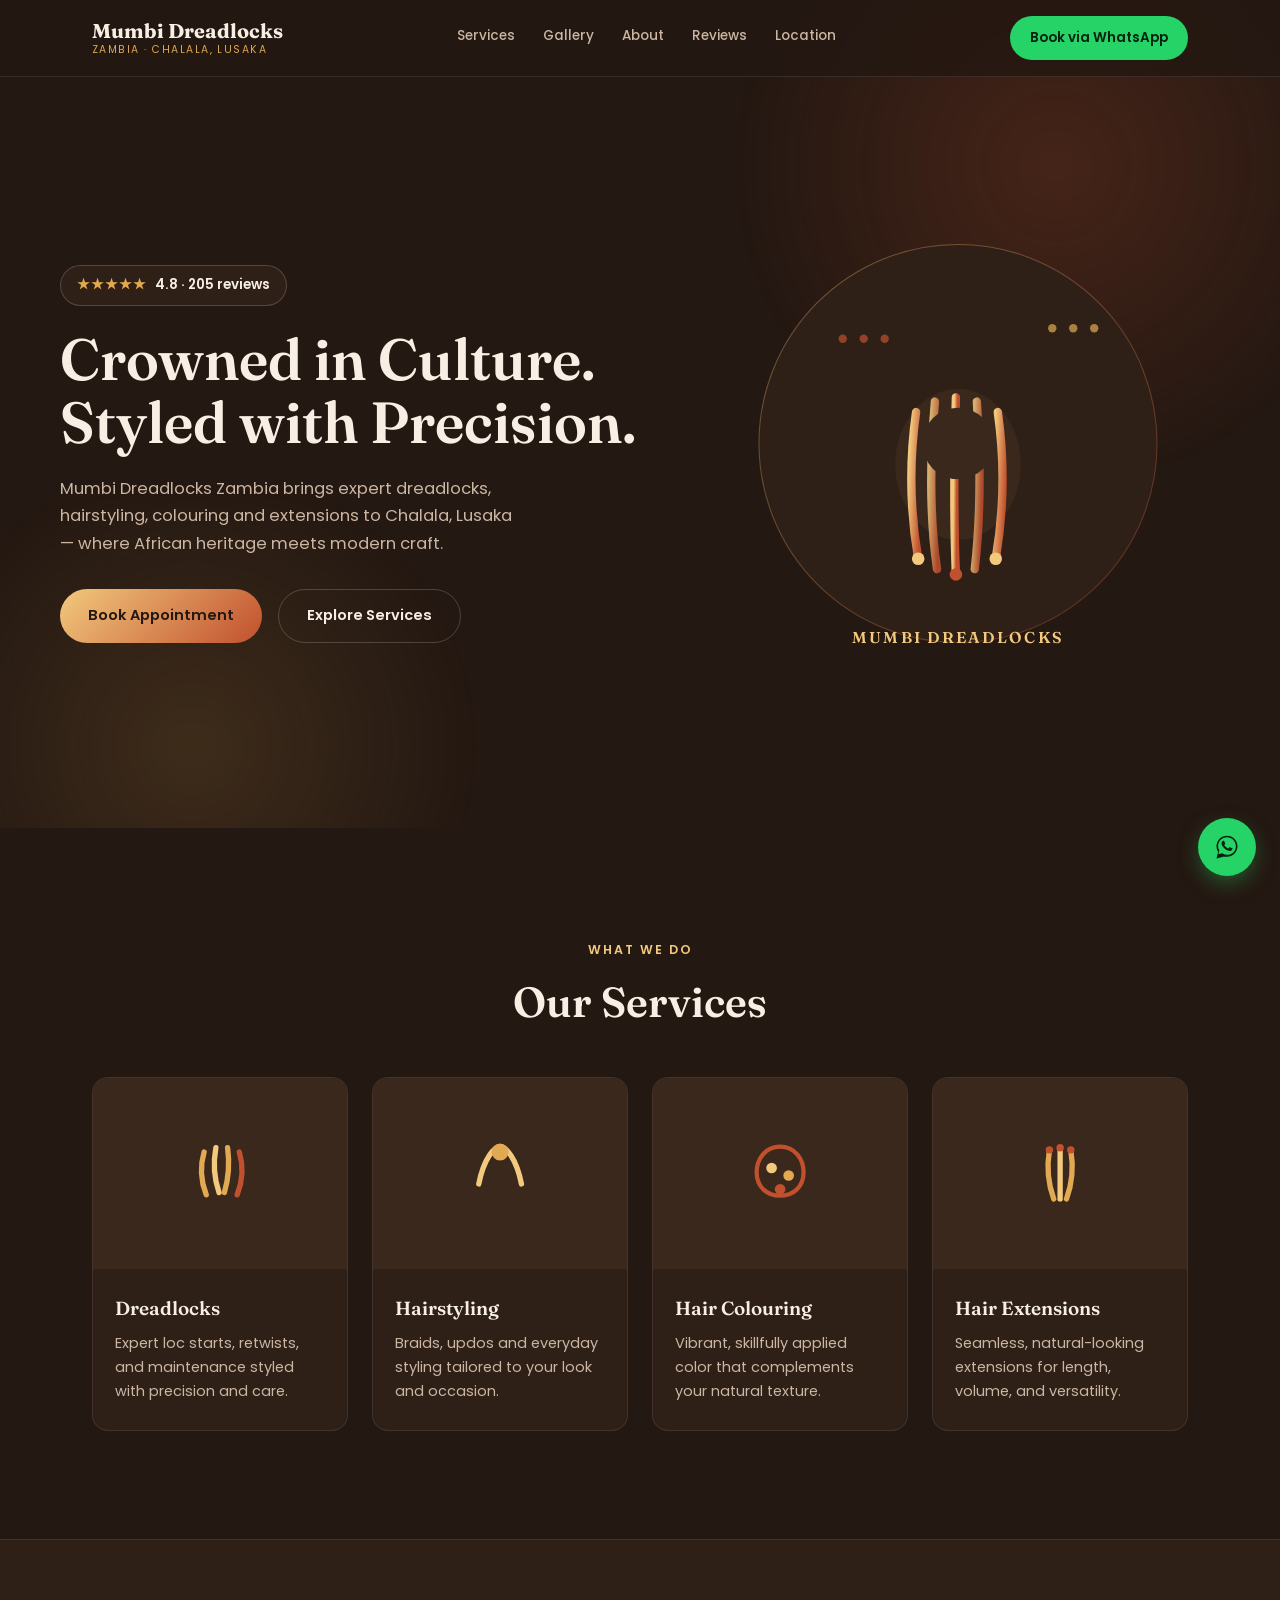
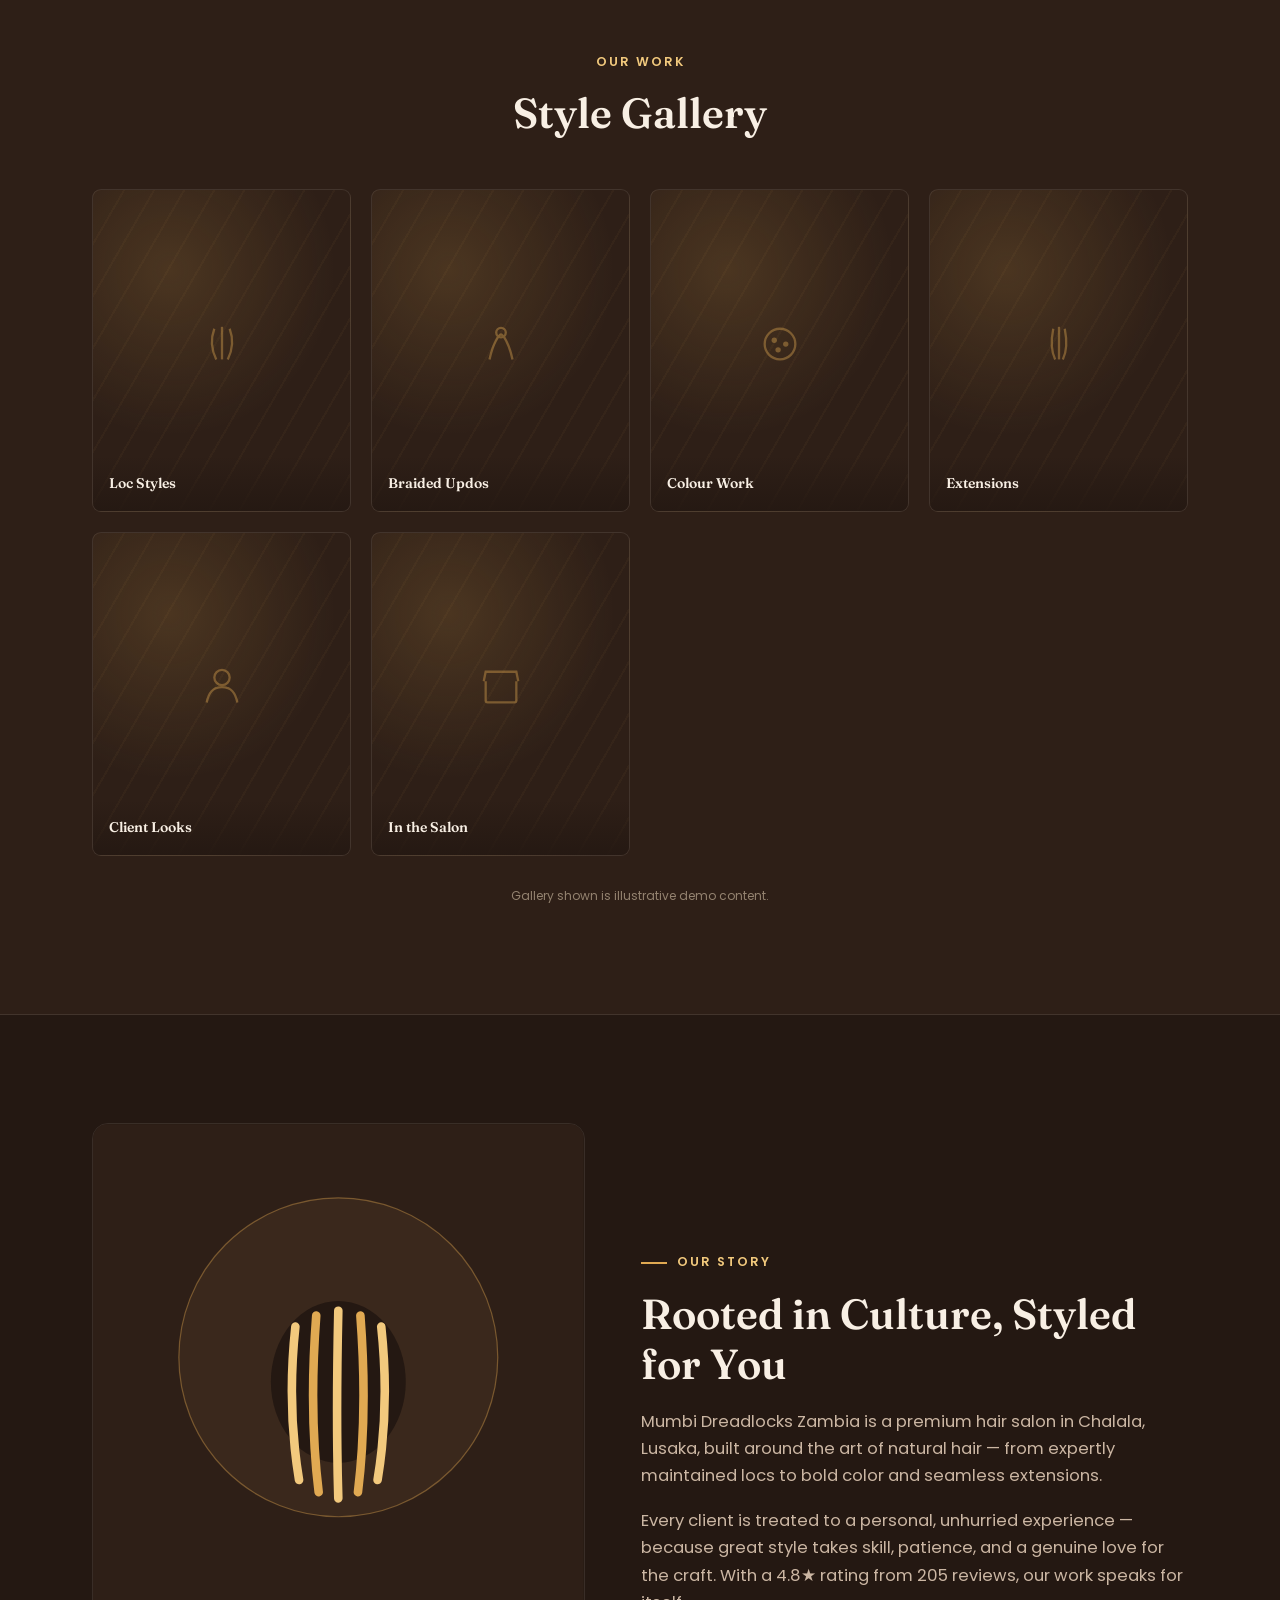
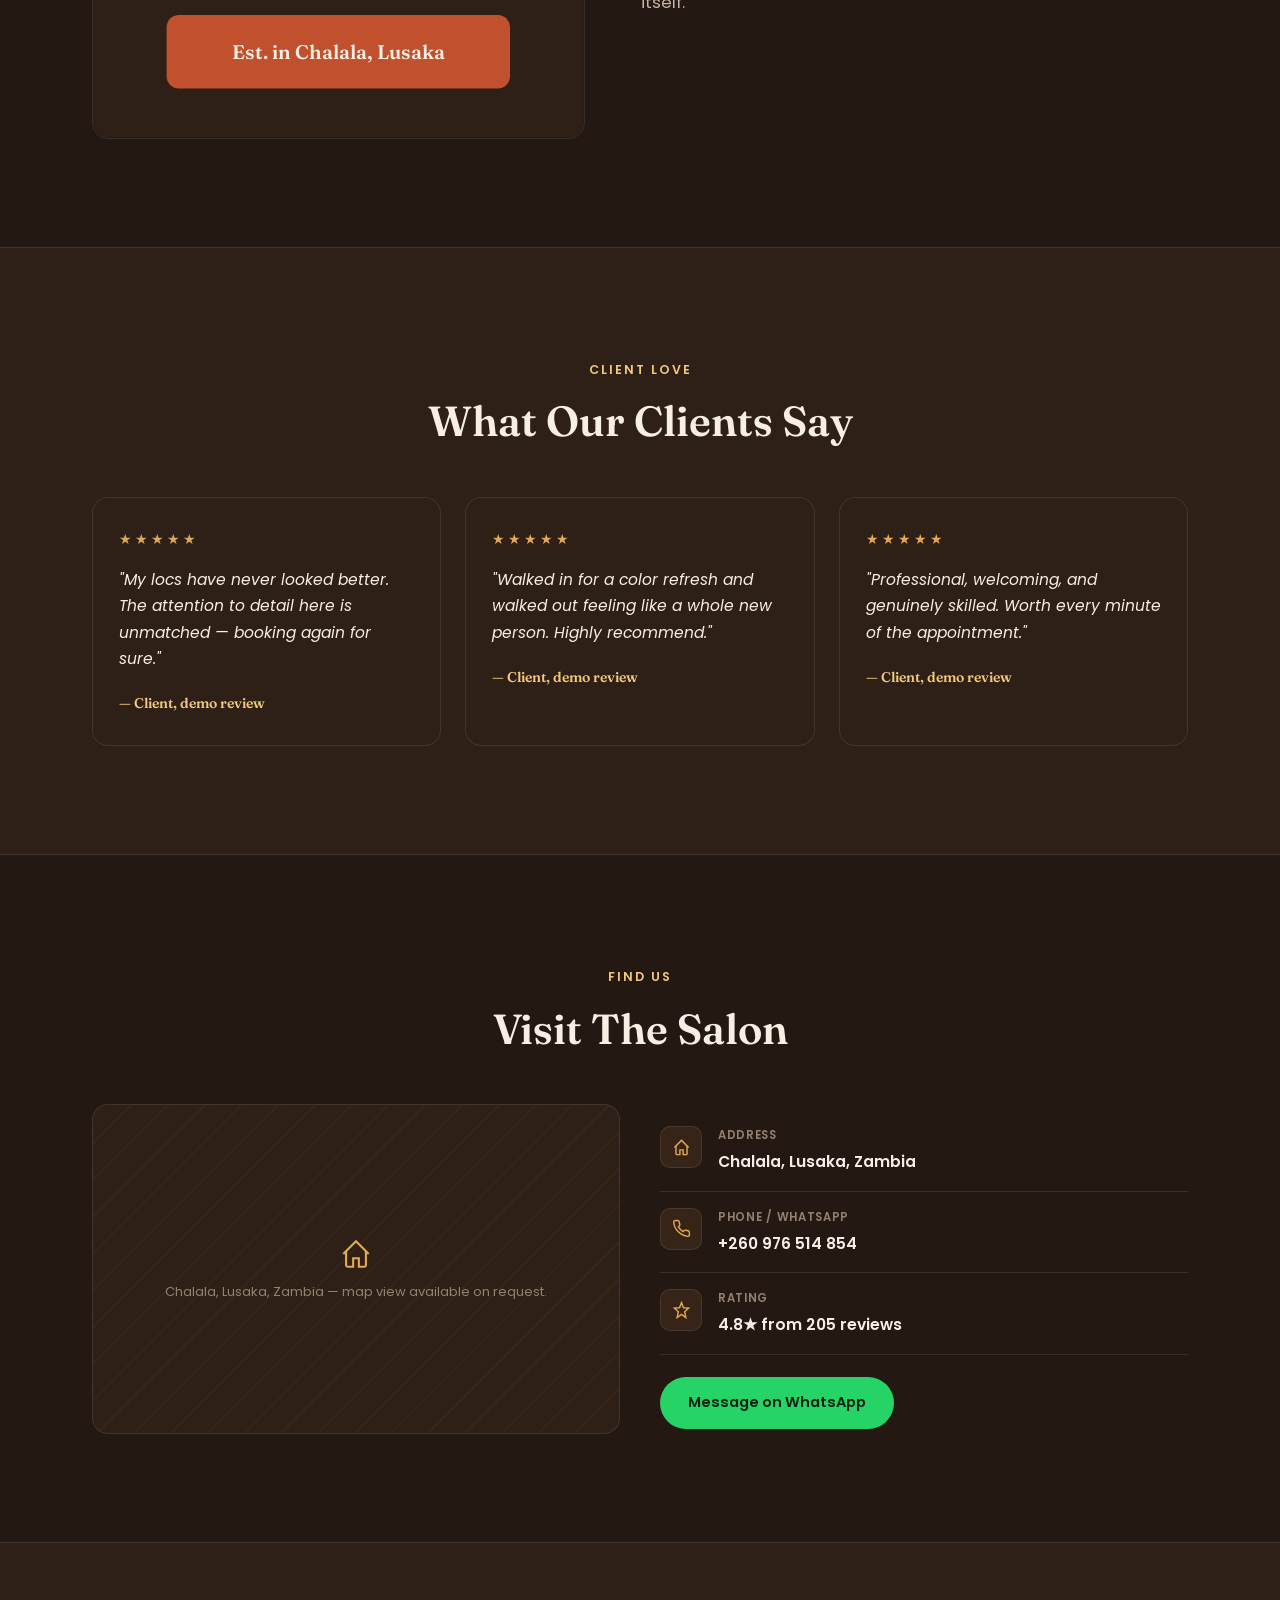
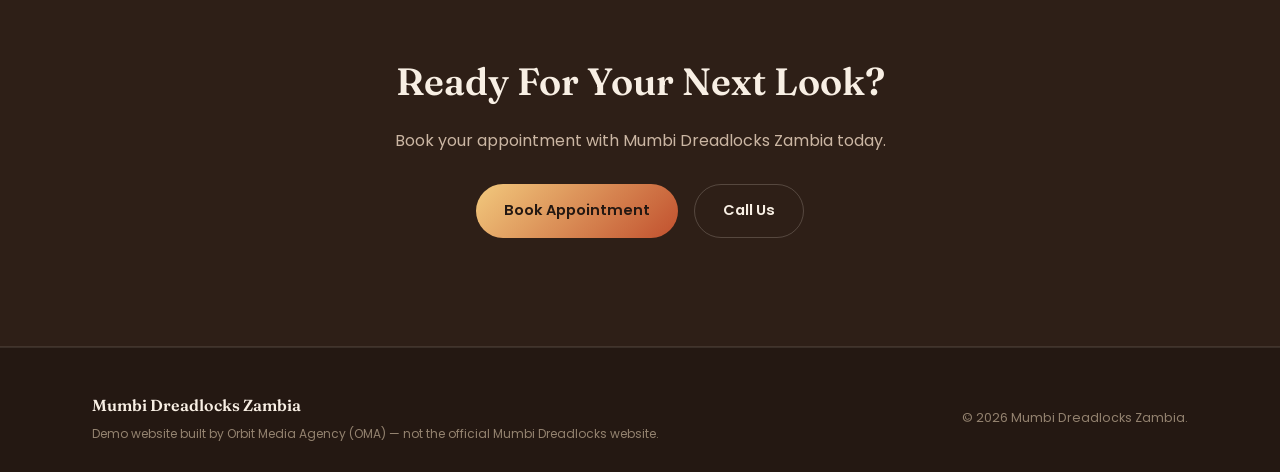
==== index.html @ 64e0caeb "Add files via upload" ====
<!DOCTYPE html>
<html lang="en">
<head>
<meta charset="UTF-8">
<meta name="viewport" content="width=device-width, initial-scale=1.0">
<title>Mumbi Dreadlocks Zambia | Premium Hair Salon in Chalala, Lusaka</title>
<meta name="description" content="Mumbi Dreadlocks Zambia — premium dreadlocks, hairstyling, colouring & extensions in Chalala, Lusaka. 4.8★ from 205 reviews. Book via WhatsApp today.">

<link rel="preconnect" href="https://fonts.googleapis.com">
<link rel="preconnect" href="https://fonts.gstatic.com" crossorigin>
<link href="https://fonts.googleapis.com/css2?family=Fraunces:ital,wght@0,500;0,600;0,700;1,500&family=Poppins:wght@400;500;600;700&display=swap" rel="stylesheet">
<link rel="stylesheet" href="style.css">
</head>
<body>

<header class="nav" id="nav">
  <div class="nav-inner">
    <a href="#top" class="brand">
      <strong>Mumbi Dreadlocks</strong>
      <span>Zambia · Chalala, Lusaka</span>
    </a>
    <nav class="nav-links" id="nav-links">
      <a href="#services" class="nav-link">Services</a>
      <a href="#gallery" class="nav-link">Gallery</a>
      <a href="#about" class="nav-link">About</a>
      <a href="#testimonials" class="nav-link">Reviews</a>
      <a href="#location" class="nav-link">Location</a>
    </nav>
    <a href="https://wa.me/260976514854" target="_blank" rel="noopener" class="btn btn-whatsapp nav-cta">Book via WhatsApp</a>
    <button class="nav-toggle" id="nav-toggle" aria-label="Toggle menu" aria-expanded="false">
      <span></span><span></span><span></span>
    </button>
  </div>
</header>

<main id="top">

  <!-- ================= HERO ================= -->
  <section class="hero">
    <div class="hero-glow-1" aria-hidden="true"></div>
    <div class="hero-glow-2" aria-hidden="true"></div>

    <div class="hero-grid">
      <div class="hero-copy reveal">
        <div class="rating-badge">
          <span class="stars">★★★★★</span>
          <span>4.8 · 205 reviews</span>
        </div>
        <h1 class="hero-title">Crowned in Culture. Styled with Precision.</h1>
        <p class="hero-desc">Mumbi Dreadlocks Zambia brings expert dreadlocks, hairstyling, colouring and extensions to Chalala, Lusaka — where African heritage meets modern craft.</p>
        <div class="hero-actions">
          <a href="https://wa.me/260976514854" target="_blank" rel="noopener" class="btn btn-primary">Book Appointment</a>
          <a href="#services" class="btn btn-ghost">Explore Services</a>
        </div>
      </div>

      <div class="hero-visual reveal">
        <svg viewBox="0 0 420 460" class="hero-illustration">
          <defs>
            <linearGradient id="goldGrad" x1="0" y1="0" x2="1" y2="1">
              <stop offset="0%" stop-color="#F2C97D"/>
              <stop offset="100%" stop-color="#C1502E"/>
            </linearGradient>
          </defs>
          <circle cx="210" cy="220" r="190" fill="#2E1F17"/>
          <circle cx="210" cy="220" r="190" fill="none" stroke="url(#goldGrad)" stroke-width="1" opacity="0.35"/>
          <!-- stylized head silhouette with locs -->
          <ellipse cx="210" cy="240" rx="60" ry="72" fill="#3A281C"/>
          <path d="M170 190 Q160 260 172 330" stroke="url(#goldGrad)" stroke-width="8" fill="none" stroke-linecap="round"/>
          <path d="M188 180 Q180 270 190 340" stroke="url(#goldGrad)" stroke-width="8" fill="none" stroke-linecap="round" opacity="0.85"/>
          <path d="M208 176 Q205 275 208 345" stroke="url(#goldGrad)" stroke-width="8" fill="none" stroke-linecap="round"/>
          <path d="M228 180 Q234 270 226 340" stroke="url(#goldGrad)" stroke-width="8" fill="none" stroke-linecap="round" opacity="0.85"/>
          <path d="M248 190 Q258 260 246 330" stroke="url(#goldGrad)" stroke-width="8" fill="none" stroke-linecap="round"/>
          <circle cx="210" cy="220" r="34" fill="#3A281C"/>
          <!-- gold beads accent -->
          <circle cx="172" cy="330" r="6" fill="#F2C97D"/>
          <circle cx="208" cy="345" r="6" fill="#C1502E"/>
          <circle cx="246" cy="330" r="6" fill="#F2C97D"/>
          <!-- decorative pattern strip -->
          <g fill="#C1502E" opacity="0.7">
            <circle cx="100" cy="120" r="4"/><circle cx="120" cy="120" r="4"/><circle cx="140" cy="120" r="4"/>
          </g>
          <g fill="#E0A952" opacity="0.7">
            <circle cx="300" cy="110" r="4"/><circle cx="320" cy="110" r="4"/><circle cx="340" cy="110" r="4"/>
          </g>
          <text x="210" y="410" text-anchor="middle" font-family="Fraunces" font-weight="600" font-size="15" fill="#F2C97D" letter-spacing="2">MUMBI DREADLOCKS</text>
        </svg>
      </div>
    </div>
  </section>

  <!-- ================= SERVICES ================= -->
  <section class="section" id="services">
    <div class="section-inner">
      <div class="section-head center reveal">
        <p class="eyebrow">What We Do</p>
        <h2 class="section-title">Our Services</h2>
      </div>
      <div class="card-grid">

        <article class="service-card reveal">
          <div class="service-visual">
            <svg viewBox="0 0 100 100"><circle cx="50" cy="50" r="46" fill="#3A281C"/><path d="M35 30q-6 20 2 40" stroke="#E0A952" stroke-width="5" fill="none" stroke-linecap="round"/><path d="M46 26q-4 22 3 42" stroke="#F2C97D" stroke-width="5" fill="none" stroke-linecap="round"/><path d="M57 26q3 22 -3 42" stroke="#E0A952" stroke-width="5" fill="none" stroke-linecap="round"/><path d="M68 30q6 20 -2 40" stroke="#C1502E" stroke-width="5" fill="none" stroke-linecap="round"/></svg>
          </div>
          <div class="service-body">
            <h3 class="service-name">Dreadlocks</h3>
            <p class="service-desc">Expert loc starts, retwists, and maintenance styled with precision and care.</p>
          </div>
        </article>

        <article class="service-card reveal">
          <div class="service-visual">
            <svg viewBox="0 0 100 100"><circle cx="50" cy="50" r="46" fill="#3A281C"/><path d="M30 60c5-25 15-35 20-35s15 10 20 35" stroke="#F2C97D" stroke-width="5" fill="none" stroke-linecap="round"/><circle cx="50" cy="30" r="8" fill="#E0A952"/></svg>
          </div>
          <div class="service-body">
            <h3 class="service-name">Hairstyling</h3>
            <p class="service-desc">Braids, updos and everyday styling tailored to your look and occasion.</p>
          </div>
        </article>

        <article class="service-card reveal">
          <div class="service-visual">
            <svg viewBox="0 0 100 100"><circle cx="50" cy="50" r="46" fill="#3A281C"/><path d="M50 25c-14 0-22 12-22 24 0 14 10 22 22 22s22-8 22-22c0-12-8-24-22-24z" fill="none" stroke="#C1502E" stroke-width="4"/><circle cx="42" cy="45" r="5" fill="#F2C97D"/><circle cx="58" cy="52" r="5" fill="#E0A952"/><circle cx="50" cy="65" r="5" fill="#C1502E"/></svg>
          </div>
          <div class="service-body">
            <h3 class="service-name">Hair Colouring</h3>
            <p class="service-desc">Vibrant, skillfully applied color that complements your natural texture.</p>
          </div>
        </article>

        <article class="service-card reveal">
          <div class="service-visual">
            <svg viewBox="0 0 100 100"><circle cx="50" cy="50" r="46" fill="#3A281C"/><path d="M40 28q-4 24 4 46" stroke="#E0A952" stroke-width="5" fill="none" stroke-linecap="round"/><path d="M50 26q0 26 0 48" stroke="#F2C97D" stroke-width="5" fill="none" stroke-linecap="round"/><path d="M60 28q4 24 -4 46" stroke="#E0A952" stroke-width="5" fill="none" stroke-linecap="round"/><circle cx="40" cy="28" r="3.5" fill="#C1502E"/><circle cx="50" cy="26" r="3.5" fill="#C1502E"/><circle cx="60" cy="28" r="3.5" fill="#C1502E"/></svg>
          </div>
          <div class="service-body">
            <h3 class="service-name">Hair Extensions</h3>
            <p class="service-desc">Seamless, natural-looking extensions for length, volume, and versatility.</p>
          </div>
        </article>

      </div>
    </div>
  </section>

  <!-- ================= GALLERY ================= -->
  <section class="section" id="gallery" style="background: var(--bg-surface); border-top:1px solid var(--border); border-bottom:1px solid var(--border);">
    <div class="section-inner">
      <div class="section-head center reveal">
        <p class="eyebrow">Our Work</p>
        <h2 class="section-title">Style Gallery</h2>
      </div>
      <div class="gallery-grid">
        <div class="gallery-tile reveal">
          <span class="gallery-tile-icon"><svg viewBox="0 0 24 24"><path d="M8 4q-3 8 1 16"/><path d="M12 3q0 9 0 17"/><path d="M16 4q3 8 -1 16"/></svg></span>
          <span class="gallery-tile-label">Loc Styles</span>
        </div>
        <div class="gallery-tile reveal">
          <span class="gallery-tile-icon"><svg viewBox="0 0 24 24"><path d="M6 20c2-9 5-13 6-13s4 4 6 13"/><circle cx="12" cy="6" r="2.5"/></svg></span>
          <span class="gallery-tile-label">Braided Updos</span>
        </div>
        <div class="gallery-tile reveal">
          <span class="gallery-tile-icon"><svg viewBox="0 0 24 24"><circle cx="12" cy="12" r="8" fill="none"/><circle cx="9" cy="10" r="1.4" fill="currentColor" stroke="none"/><circle cx="15" cy="12" r="1.4" fill="currentColor" stroke="none"/><circle cx="11" cy="15" r="1.4" fill="currentColor" stroke="none"/></svg>
          </span>
          <span class="gallery-tile-label">Colour Work</span>
        </div>
        <div class="gallery-tile reveal">
          <span class="gallery-tile-icon"><svg viewBox="0 0 24 24"><path d="M9 4q-2 10 1 16"/><path d="M12 3q0 10 0 17"/><path d="M15 4q2 10 -1 16"/></svg></span>
          <span class="gallery-tile-label">Extensions</span>
        </div>
        <div class="gallery-tile reveal">
          <span class="gallery-tile-icon"><svg viewBox="0 0 24 24"><path d="M4 20c1-5 3-8 8-8s7 3 8 8"/><circle cx="12" cy="7" r="4"/></svg></span>
          <span class="gallery-tile-label">Client Looks</span>
        </div>
        <div class="gallery-tile reveal">
          <span class="gallery-tile-icon"><svg viewBox="0 0 24 24"><path d="M3 9l1-5h16l1 5"/><path d="M4 9v10a1 1 0 0 0 1 1h14a1 1 0 0 0 1-1V9"/></svg></span>
          <span class="gallery-tile-label">In the Salon</span>
        </div>
      </div>
      <p class="footer-note" style="text-align:center; margin-top:30px;">Gallery shown is illustrative demo content.</p>
    </div>
  </section>

  <!-- ================= ABOUT ================= -->
  <section class="section" id="about">
    <div class="section-inner about-split">
      <div class="about-illustration-wrap reveal">
        <svg viewBox="0 0 400 500" width="100%" height="100%">
          <rect width="400" height="500" fill="#2E1F17"/>
          <circle cx="200" cy="190" r="130" fill="#3A281C"/>
          <circle cx="200" cy="190" r="130" fill="none" stroke="#E0A952" stroke-width="1" opacity="0.4"/>
          <ellipse cx="200" cy="210" rx="55" ry="66" fill="#241812"/>
          <path d="M165 165 Q158 230 168 290" stroke="#F2C97D" stroke-width="7" fill="none" stroke-linecap="round"/>
          <path d="M182 156 Q176 235 184 300" stroke="#E0A952" stroke-width="7" fill="none" stroke-linecap="round"/>
          <path d="M200 152 Q198 240 200 305" stroke="#F2C97D" stroke-width="7" fill="none" stroke-linecap="round"/>
          <path d="M218 156 Q224 235 216 300" stroke="#E0A952" stroke-width="7" fill="none" stroke-linecap="round"/>
          <path d="M235 165 Q242 230 232 290" stroke="#F2C97D" stroke-width="7" fill="none" stroke-linecap="round"/>
          <rect x="60" y="400" width="280" height="60" rx="10" fill="#C1502E"/>
          <text x="200" y="436" text-anchor="middle" font-family="Fraunces" font-weight="600" font-size="16" fill="#F8EFE4">Est. in Chalala, Lusaka</text>
        </svg>
      </div>
      <div class="reveal">
        <p class="eyebrow">Our Story</p>
        <h2 class="section-title">Rooted in Culture, Styled for You</h2>
        <p class="body-text" style="max-width:none;">Mumbi Dreadlocks Zambia is a premium hair salon in Chalala, Lusaka, built around the art of natural hair — from expertly maintained locs to bold color and seamless extensions.</p>
        <p class="body-text" style="max-width:none;">Every client is treated to a personal, unhurried experience — because great style takes skill, patience, and a genuine love for the craft. With a 4.8★ rating from 205 reviews, our work speaks for itself.</p>
      </div>
    </div>
  </section>

  <!-- ================= TESTIMONIALS ================= -->
  <section class="section" id="testimonials" style="background: var(--bg-surface); border-top:1px solid var(--border); border-bottom:1px solid var(--border);">
    <div class="section-inner">
      <div class="section-head center reveal">
        <p class="eyebrow">Client Love</p>
        <h2 class="section-title">What Our Clients Say</h2>
      </div>
      <div class="testimonial-grid">
        <article class="testimonial-card reveal">
          <p class="testimonial-stars">★★★★★</p>
          <p class="testimonial-quote">"My locs have never looked better. The attention to detail here is unmatched — booking again for sure."</p>
          <p class="testimonial-author">— Client, demo review</p>
        </article>
        <article class="testimonial-card reveal">
          <p class="testimonial-stars">★★★★★</p>
          <p class="testimonial-quote">"Walked in for a color refresh and walked out feeling like a whole new person. Highly recommend."</p>
          <p class="testimonial-author">— Client, demo review</p>
        </article>
        <article class="testimonial-card reveal">
          <p class="testimonial-stars">★★★★★</p>
          <p class="testimonial-quote">"Professional, welcoming, and genuinely skilled. Worth every minute of the appointment."</p>
          <p class="testimonial-author">— Client, demo review</p>
        </article>
      </div>
    </div>
  </section>

  <!-- ================= LOCATION ================= -->
  <section class="section" id="location">
    <div class="section-inner">
      <div class="section-head center reveal">
        <p class="eyebrow">Find Us</p>
        <h2 class="section-title">Visit The Salon</h2>
      </div>
      <div class="location-grid">
        <div class="map-placeholder reveal">
          <svg viewBox="0 0 24 24"><path d="M3 12l9-9 9 9"/><path d="M5 10v10a1 1 0 0 0 1 1h4v-6h4v6h4a1 1 0 0 0 1-1V10"/></svg>
          <span>Chalala, Lusaka, Zambia — map view available on request.</span>
        </div>
        <div class="reveal">
          <div class="location-info-row">
            <span class="location-info-icon"><svg viewBox="0 0 24 24"><path d="M3 12l9-9 9 9"/><path d="M5 10v10a1 1 0 0 0 1 1h4v-6h4v6h4a1 1 0 0 0 1-1V10"/></svg></span>
            <div>
              <div class="location-info-label">Address</div>
              <div class="location-info-value">Chalala, Lusaka, Zambia</div>
            </div>
          </div>
          <div class="location-info-row">
            <span class="location-info-icon"><svg viewBox="0 0 24 24"><path d="M22 16.92v3a2 2 0 0 1-2.18 2 19.79 19.79 0 0 1-8.63-3.07 19.5 19.5 0 0 1-6-6 19.79 19.79 0 0 1-3.07-8.67A2 2 0 0 1 4.11 2h3a2 2 0 0 1 2 1.72c.127.96.361 1.903.7 2.81a2 2 0 0 1-.45 2.11L8.09 9.91a16 16 0 0 0 6 6l1.27-1.27a2 2 0 0 1 2.11-.45c.907.339 1.85.573 2.81.7A2 2 0 0 1 22 16.92z"/></svg></span>
            <div>
              <div class="location-info-label">Phone / WhatsApp</div>
              <div class="location-info-value"><a href="tel:+260976514854">+260 976 514 854</a></div>
            </div>
          </div>
          <div class="location-info-row">
            <span class="location-info-icon"><svg viewBox="0 0 24 24"><path d="M12 2l2.5 6.5L21 9l-5 4.5L17.5 21 12 17l-5.5 4L8 13.5 3 9l6.5-0.5z"/></svg></span>
            <div>
              <div class="location-info-label">Rating</div>
              <div class="location-info-value">4.8★ from 205 reviews</div>
            </div>
          </div>
          <div style="margin-top: 22px;">
            <a href="https://wa.me/260976514854" target="_blank" rel="noopener" class="btn btn-whatsapp">Message on WhatsApp</a>
          </div>
        </div>
      </div>
    </div>
  </section>

  <!-- ================= CTA ================= -->
  <section class="section cta-band">
    <div class="section-inner reveal">
      <h2 class="cta-band-title">Ready For Your Next Look?</h2>
      <p class="cta-band-sub">Book your appointment with Mumbi Dreadlocks Zambia today.</p>
      <div class="cta-band-actions">
        <a href="https://wa.me/260976514854" target="_blank" rel="noopener" class="btn btn-primary">Book Appointment</a>
        <a href="tel:+260976514854" class="btn btn-ghost">Call Us</a>
      </div>
    </div>
  </section>

</main>

<footer class="footer">
  <div class="section-inner footer-inner">
    <div>
      <span class="footer-brand">Mumbi Dreadlocks Zambia</span>
      <p class="footer-note">Demo website built by Orbit Media Agency (OMA) — not the official Mumbi Dreadlocks website.</p>
    </div>
    <span class="footer-copy">&copy; <span id="year"></span> Mumbi Dreadlocks Zambia.</span>
  </div>
</footer>

<a href="https://wa.me/260976514854" class="whatsapp-float" target="_blank" rel="noopener" aria-label="Chat on WhatsApp">
  <svg viewBox="0 0 32 32"><path d="M16.001 3C9.373 3 4 8.373 4 15c0 2.386.7 4.6 1.912 6.464L4 29l7.72-1.87A11.94 11.94 0 0 0 16.001 27C22.628 27 28 21.627 28 15S22.628 3 16.001 3zm0 21.818a9.77 9.77 0 0 1-4.98-1.362l-.357-.212-4.583 1.11 1.127-4.47-.234-.367A9.77 9.77 0 0 1 5.818 15c0-5.618 4.565-10.182 10.183-10.182S26.182 9.382 26.182 15 21.62 24.818 16.001 24.818zm5.6-7.632c-.307-.154-1.816-.896-2.098-.998-.281-.103-.486-.154-.69.153-.205.307-.792.998-.972 1.203-.179.205-.358.23-.665.077-.307-.154-1.296-.478-2.469-1.523-.913-.814-1.529-1.82-1.708-2.127-.179-.307-.019-.473.135-.626.139-.138.307-.358.46-.537.154-.18.205-.307.307-.512.103-.205.051-.384-.026-.537-.077-.154-.69-1.663-.945-2.278-.249-.598-.502-.517-.69-.527-.179-.008-.384-.01-.588-.01-.205 0-.537.077-.818.384-.281.307-1.073 1.049-1.073 2.558 0 1.51 1.099 2.968 1.252 3.173.154.205 2.163 3.303 5.24 4.632.732.316 1.303.505 1.748.646.734.233 1.402.2 1.93.122.589-.088 1.816-.743 2.072-1.46.256-.717.256-1.331.179-1.46-.077-.128-.281-.205-.588-.358z"/></svg>
</a>

<script src="script.js"></script>
</body>
</html>
---- style.css ----
/* =========================================================
   MUMBI DREADLOCKS ZAMBIA — Demo Website (built by OMA)
   Design tokens — warm African-inspired beauty palette
========================================================= */
:root{
  --bg-deep: #241812;
  --bg-surface: #2E1F17;
  --bg-surface-2: #3A281C;
  --border: rgba(245,235,224,0.10);
  --border-strong: rgba(245,235,224,0.20);

  --terracotta: #C1502E;
  --terracotta-light: #DD6C43;
  --gold: #E0A952;
  --gold-light: #F2C97D;
  --green-accent: #7A9A5A;

  --accent-gradient: linear-gradient(135deg, #F2C97D 0%, #C1502E 100%);

  --text-primary: #F8EFE4;
  --text-muted: #CBB6A3;
  --text-faint: #93826F;

  --font-display: "Fraunces", "Georgia", serif;
  --font-body: "Poppins", sans-serif;

  --container: 1160px;
  --radius: 16px;
  --radius-sm: 9px;
  --ease: cubic-bezier(0.16, 1, 0.3, 1);
}

@media (prefers-reduced-motion: reduce){
  *{ animation-duration: 0.001ms !important; animation-iteration-count: 1 !important; transition-duration: 0.001ms !important; scroll-behavior: auto !important; }
}

*{ box-sizing: border-box; margin:0; padding:0; }
html{ scroll-behavior: smooth; }

body{
  background: var(--bg-deep);
  color: var(--text-primary);
  font-family: var(--font-body);
  line-height: 1.65;
  -webkit-font-smoothing: antialiased;
  overflow-x: hidden;
}

img{ max-width:100%; display:block; }
a{ color: inherit; text-decoration: none; }
:focus-visible{ outline: 2px solid var(--gold); outline-offset: 3px; border-radius: 4px; }

.section-inner{ max-width: var(--container); margin: 0 auto; padding: 0 32px; }
.section{ padding: 108px 0; position: relative; }

.eyebrow{
  font-family: var(--font-body); font-weight: 600; font-size: 12.5px;
  letter-spacing: 0.16em; text-transform: uppercase; color: var(--gold-light);
  margin-bottom: 16px; display: inline-flex; align-items: center; gap: 10px;
}
.eyebrow::before{ content:''; width: 26px; height: 2px; background: var(--gold); }
.section-head.center .eyebrow{ justify-content:center; }
.section-head.center .eyebrow::before{ display:none; }

.section-title{
  font-family: var(--font-display); font-weight: 600; font-style: normal;
  font-size: clamp(28px, 3.4vw, 42px); line-height: 1.2; color: var(--text-primary); max-width: 720px;
}
.body-text{ color: var(--text-muted); font-size: 16.5px; max-width: 560px; margin-top: 18px; }
.text-gold{ color: var(--gold); }

.section-head{ margin-bottom: 50px; }
.section-head.center{ text-align:center; margin-left:auto; margin-right:auto; }
.section-head.center .section-title{ margin: 0 auto; }

/* =========================================================
   Buttons
========================================================= */
.btn{
  display: inline-flex; align-items:center; justify-content:center; gap: 9px;
  padding: 14px 28px; border-radius: 999px;
  font-family: var(--font-body); font-weight: 600; font-size: 14.5px;
  transition: transform 0.3s var(--ease), box-shadow 0.3s var(--ease), background 0.3s var(--ease), border-color 0.3s var(--ease), color 0.3s var(--ease);
  white-space: nowrap;
}
.btn-primary{ background: var(--accent-gradient); color: #241812; }
.btn-primary:hover{ transform: translateY(-2px); box-shadow: 0 10px 28px -8px rgba(224,169,82,0.45); }
.btn-ghost{ background: transparent; border: 1.5px solid var(--border-strong); color: var(--text-primary); }
.btn-ghost:hover{ border-color: var(--gold); color: var(--gold-light); background: rgba(224,169,82,0.06); }
.btn-whatsapp{ background: #25D366; color: #06210E; }
.btn-whatsapp:hover{ transform: translateY(-2px); box-shadow: 0 10px 26px -8px rgba(37,211,102,0.45); }

/* =========================================================
   Nav
========================================================= */
.nav{
  position: fixed; top:0; left:0; right:0; z-index: 100;
  background: rgba(36,24,18,0.82);
  backdrop-filter: blur(14px); -webkit-backdrop-filter: blur(14px);
  border-bottom: 1px solid var(--border);
}
.nav-inner{ max-width: var(--container); margin:0 auto; padding: 16px 32px; display:flex; align-items:center; justify-content:space-between; gap: 20px; }
.brand{ display:flex; flex-direction:column; line-height:1.1; }
.brand strong{ font-family: var(--font-display); font-weight: 700; font-size: 20px; color: var(--text-primary); }
.brand span{ font-family: var(--font-body); font-size: 10.5px; letter-spacing: 0.14em; text-transform: uppercase; color: var(--gold); margin-top:2px; }

.nav-links{ display:flex; gap: 28px; align-items:center; flex-wrap: wrap; }
.nav-link{ font-size: 13.5px; font-weight: 500; color: var(--text-muted); transition: color 0.2s; position:relative; padding-bottom:4px; white-space: nowrap; }
.nav-link::after{ content:''; position:absolute; left:0; right:100%; bottom:0; height:1.5px; background: var(--gold); transition: right 0.3s var(--ease); }
.nav-link:hover{ color: var(--text-primary); }
.nav-link:hover::after{ right:0; }

.nav-cta{ flex-shrink:0; padding: 11px 20px; font-size: 13.5px; }

.nav-toggle{ display:none; flex-direction:column; gap:5px; background:none; border:none; cursor:pointer; padding:6px; }
.nav-toggle span{ width:22px; height:2px; background: var(--text-primary); border-radius:2px; transition: transform 0.3s var(--ease), opacity 0.3s var(--ease); }
.nav-toggle.open span:nth-child(1){ transform: translateY(7px) rotate(45deg); }
.nav-toggle.open span:nth-child(2){ opacity:0; }
.nav-toggle.open span:nth-child(3){ transform: translateY(-7px) rotate(-45deg); }

@media (max-width: 980px){
  .nav-links, .nav-cta{ display:none; }
  .nav-toggle{ display:flex; }
  .nav-links.mobile-open{
    display:flex; flex-direction:column;
    position:absolute; top:100%; left:0; right:0;
    background: var(--bg-surface); border-bottom: 1px solid var(--border);
    padding: 20px 32px 16px; gap: 16px;
  }
  .nav-cta.mobile-open{ display:inline-flex; margin: 0 32px 20px; }
}

/* =========================================================
   Hero
========================================================= */
.hero{ position: relative; min-height: 92svh; display:flex; align-items:center; padding: 150px 32px 70px; overflow: hidden; }
.hero-glow-1{ position:absolute; top:-15%; right:-10%; width:55%; height:70%; background: radial-gradient(circle, rgba(193,80,46,0.22), transparent 70%); filter: blur(10px); }
.hero-glow-2{ position:absolute; bottom:-20%; left:-10%; width:50%; height:60%; background: radial-gradient(circle, rgba(224,169,82,0.14), transparent 70%); filter: blur(10px); }

.hero-grid{ position:relative; z-index:2; max-width: var(--container); margin:0 auto; display:grid; grid-template-columns: 1.05fr 0.95fr; gap: 56px; align-items:center; width:100%; }

.rating-badge{
  display:inline-flex; align-items:center; gap: 8px;
  background: var(--bg-surface); border: 1px solid var(--border-strong);
  padding: 8px 16px; border-radius: 999px; margin-bottom: 22px;
  font-size: 13.5px; font-weight: 600;
}
.rating-badge .stars{ color: var(--gold); letter-spacing: 1px; }

.hero-title{ font-family: var(--font-display); font-weight: 600; font-size: clamp(36px, 5vw, 58px); line-height: 1.1; margin-bottom: 20px; }
.hero-desc{ color: var(--text-muted); font-size: 16.5px; max-width: 460px; margin-bottom: 32px; }
.hero-actions{ display:flex; gap:16px; flex-wrap:wrap; }
.hero-visual{ position: relative; display:flex; align-items:center; justify-content:center; }
.hero-illustration{ width:100%; max-width: 440px; }

/* =========================================================
   Services
========================================================= */
.card-grid{ display: grid; grid-template-columns: repeat(auto-fit, minmax(250px, 1fr)); gap: 24px; }

.service-card{
  background: var(--bg-surface); border: 1px solid var(--border); border-radius: var(--radius);
  overflow: hidden; transition: transform 0.35s var(--ease), border-color 0.35s var(--ease);
}
.service-card:hover{ transform: translateY(-6px); border-color: var(--gold); }
.service-visual{ aspect-ratio: 4/3; display:flex; align-items:center; justify-content:center; background: var(--bg-surface-2); }
.service-visual svg{ width: 56%; height: 56%; }
.service-body{ padding: 24px 22px 26px; }
.service-name{ font-family: var(--font-display); font-weight: 600; font-size: 19px; margin-bottom: 8px; }
.service-desc{ color: var(--text-muted); font-size: 14.5px; }

/* =========================================================
   Gallery
========================================================= */
.gallery-grid{ display: grid; grid-template-columns: repeat(auto-fill, minmax(220px, 1fr)); gap: 20px; }
.gallery-tile{
  aspect-ratio: 4/5; border-radius: var(--radius-sm); border: 1px solid var(--border);
  background: radial-gradient(circle at 30% 25%, rgba(224,169,82,0.16), transparent 55%), var(--bg-surface);
  position: relative; overflow: hidden; display:flex; align-items:flex-end;
  transition: transform 0.4s var(--ease), border-color 0.4s var(--ease);
}
.gallery-tile::before{
  content:''; position:absolute; inset:0;
  background: repeating-linear-gradient(120deg, rgba(224,169,82,0.04) 0px, rgba(224,169,82,0.04) 2px, transparent 2px, transparent 26px);
}
.gallery-tile:hover{ transform: translateY(-6px); border-color: var(--gold); }
.gallery-tile-icon{ position:absolute; top:50%; left:50%; transform: translate(-50%,-55%); color: var(--gold); opacity:0.4; }
.gallery-tile-icon svg{ width: 46px; height:46px; stroke:currentColor; stroke-width:1.2; fill:none; }
.gallery-tile-label{
  position:relative; z-index:1; padding: 16px; font-family: var(--font-display); font-weight:600; font-size: 14px;
  color: var(--text-primary); background: linear-gradient(0deg, rgba(36,24,18,0.9), transparent); width:100%;
}

/* =========================================================
   Testimonials
========================================================= */
.testimonial-grid{ display: grid; grid-template-columns: repeat(auto-fit, minmax(280px, 1fr)); gap: 24px; }
.testimonial-card{ background: var(--bg-surface); border: 1px solid var(--border); border-radius: var(--radius); padding: 30px 26px; }
.testimonial-stars{ color: var(--gold); font-size: 14px; letter-spacing: 3px; margin-bottom: 16px; }
.testimonial-quote{ color: var(--text-primary); font-size: 15.5px; line-height: 1.7; margin-bottom: 20px; font-style: italic; }
.testimonial-author{ font-family: var(--font-display); font-weight:600; font-size: 14px; color: var(--gold-light); }

/* =========================================================
   About
========================================================= */
.about-split{ display: grid; grid-template-columns: 0.9fr 1fr; gap: 56px; align-items:center; }
.about-illustration-wrap{ position:relative; aspect-ratio: 4/5; border-radius: var(--radius); overflow:hidden; border: 1px solid var(--border); }
.about-illustration-wrap svg{ width:100%; height:100%; display:block; }

/* =========================================================
   Location
========================================================= */
.location-grid{ display:grid; grid-template-columns: 1fr 1fr; gap: 40px; align-items:center; }
.map-placeholder{
  aspect-ratio: 16/10; border-radius: var(--radius); border: 1px solid var(--border);
  background: repeating-linear-gradient(135deg, rgba(224,169,82,0.04) 0px, rgba(224,169,82,0.04) 2px, transparent 2px, transparent 26px), var(--bg-surface);
  display:flex; flex-direction:column; align-items:center; justify-content:center;
  gap: 10px; color: var(--text-faint); font-size: 13px; text-align:center; padding: 20px;
}
.map-placeholder svg{ width: 34px; height:34px; stroke: var(--gold); fill:none; stroke-width:1.5; }

.location-info-row{ display:flex; gap:16px; align-items:flex-start; padding: 16px 0; border-bottom: 1px solid var(--border); }
.location-info-row:last-child{ border-bottom:none; }
.location-info-icon{
  width: 42px; height:42px; border-radius:10px; flex-shrink:0;
  background: rgba(224,169,82,0.09); border: 1px solid var(--border);
  display:flex; align-items:center; justify-content:center; color: var(--gold);
}
.location-info-icon svg{ width:19px; height:19px; stroke:currentColor; fill:none; stroke-width:1.8; }
.location-info-label{ font-size: 11.5px; letter-spacing:0.06em; text-transform:uppercase; color: var(--text-faint); margin-bottom:4px; font-weight:600; }
.location-info-value{ font-weight:600; font-size: 15.5px; }
.location-info-value a:hover{ color: var(--gold-light); }

/* =========================================================
   CTA band
========================================================= */
.cta-band{ background: var(--bg-surface); border-top: 1px solid var(--border); border-bottom: 1px solid var(--border); text-align:center; }
.cta-band-title{ font-family: var(--font-display); font-weight:600; font-size: clamp(26px, 3.4vw, 38px); margin-bottom:14px; }
.cta-band-sub{ color: var(--text-muted); margin-bottom:30px; }
.cta-band-actions{ display:flex; gap:16px; justify-content:center; flex-wrap:wrap; }

/* =========================================================
   Footer
========================================================= */
.footer{ border-top: 1px solid var(--border); padding: 44px 0 28px; }
.footer-inner{ display:flex; justify-content:space-between; align-items:center; flex-wrap:wrap; gap:14px; }
.footer-brand{ font-family: var(--font-display); font-weight:600; font-size: 16px; }
.footer-copy{ color: var(--text-faint); font-size: 12.5px; }
.footer-note{ color: var(--text-faint); font-size: 12px; margin-top: 4px; }

/* =========================================================
   WhatsApp floating button
========================================================= */
.whatsapp-float{
  position: fixed; bottom: 24px; right: 24px; z-index: 90;
  width: 58px; height: 58px; border-radius: 50%;
  background: #25D366; display:flex; align-items:center; justify-content:center;
  box-shadow: 0 8px 24px -6px rgba(37,211,102,0.55);
  transition: transform 0.3s var(--ease);
}
.whatsapp-float:hover{ transform: scale(1.08); }
.whatsapp-float svg{ width: 28px; height: 28px; fill: #06210E; }

/* =========================================================
   Scroll reveal
========================================================= */
.reveal{ opacity:0; transform: translateY(24px); transition: opacity 0.7s var(--ease), transform 0.7s var(--ease); }
.reveal.in-view{ opacity:1; transform: translateY(0); }

/* =========================================================
   Responsive
========================================================= */
@media (max-width: 900px){
  .hero-grid{ grid-template-columns: 1fr; text-align:center; }
  .hero-actions{ justify-content:center; }
  .hero-desc{ margin-left:auto; margin-right:auto; }
  .hero-visual{ max-width: 320px; margin:0 auto; order:-1; }
  .about-split{ grid-template-columns: 1fr; gap: 32px; }
  .location-grid{ grid-template-columns: 1fr; }
}
@media (max-width: 760px){
  .section{ padding: 76px 0; }
}
@media (max-width: 520px){
  .section-inner{ padding: 0 20px; }
  .hero-actions{ flex-direction: column; width:100%; }
  .hero-actions .btn{ width:100%; }
  .cta-band-actions{ flex-direction: column; }
  .cta-band-actions .btn{ width:100%; }
}
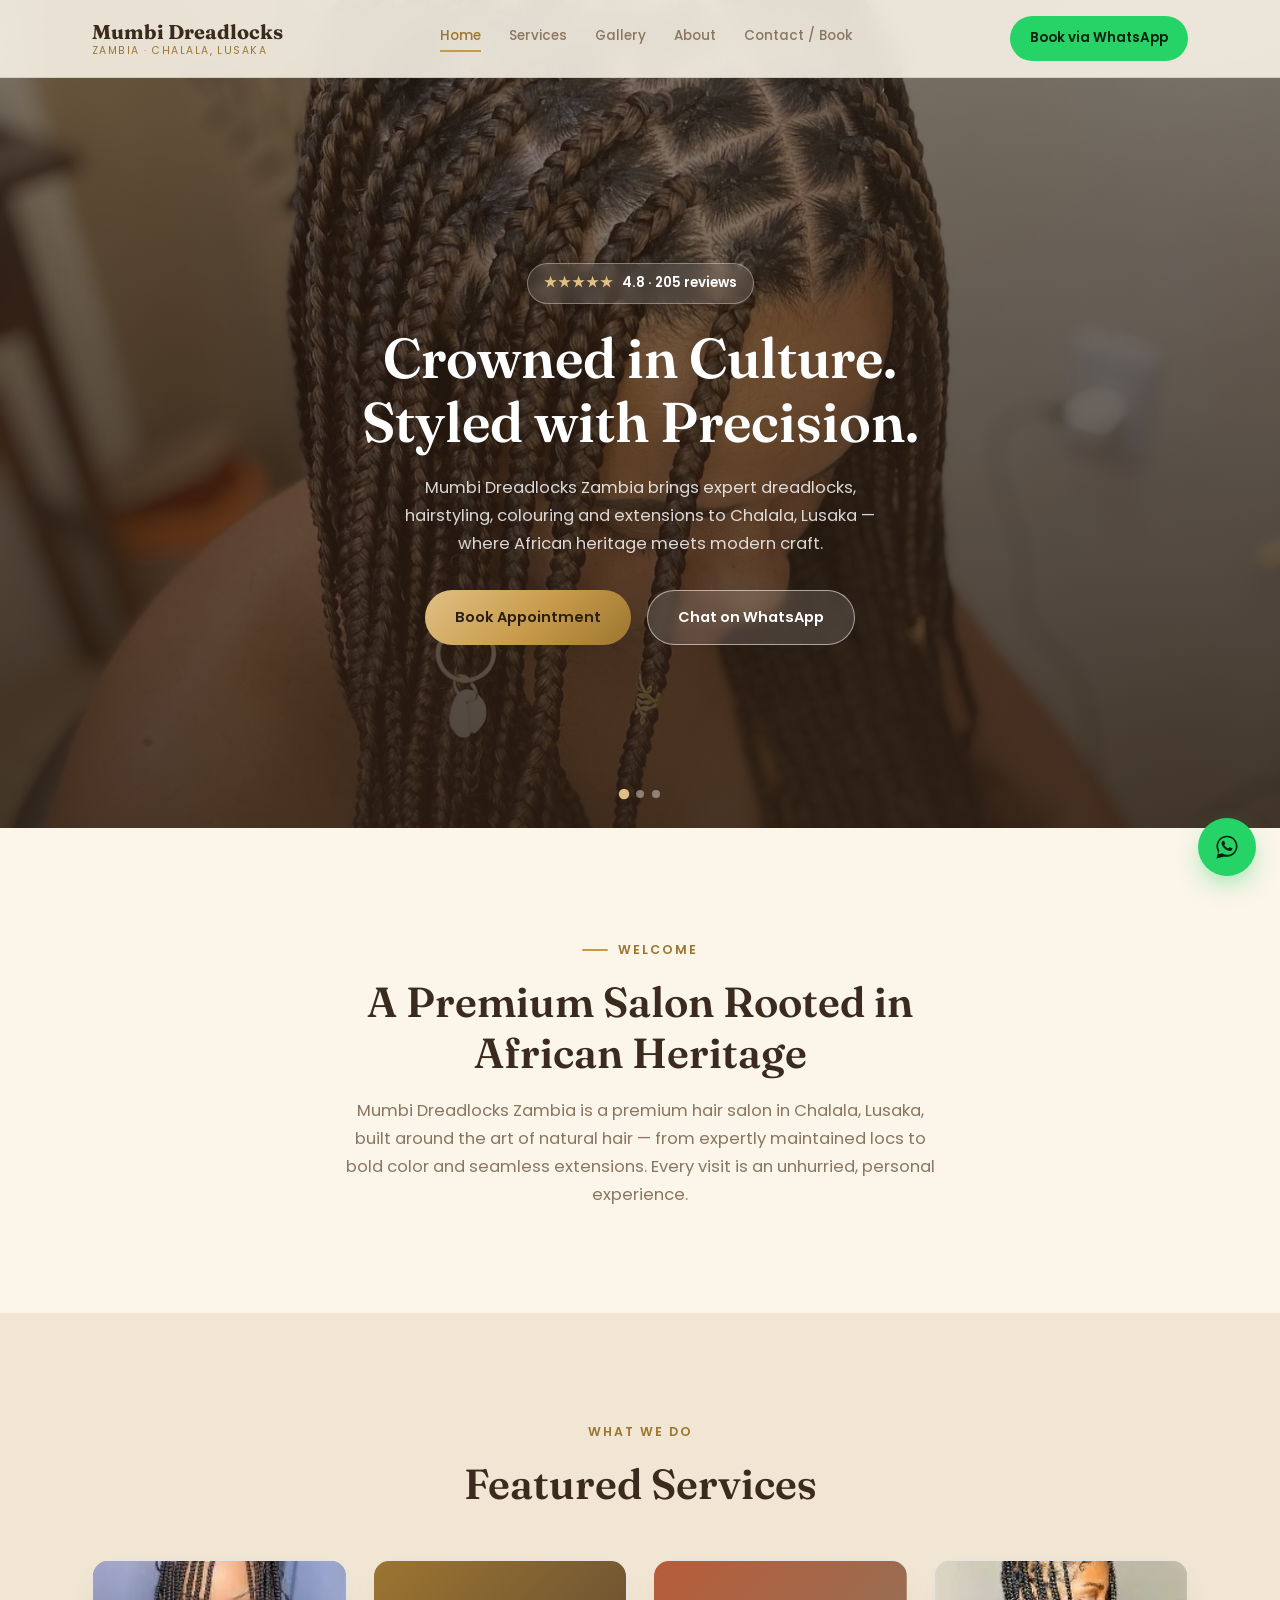
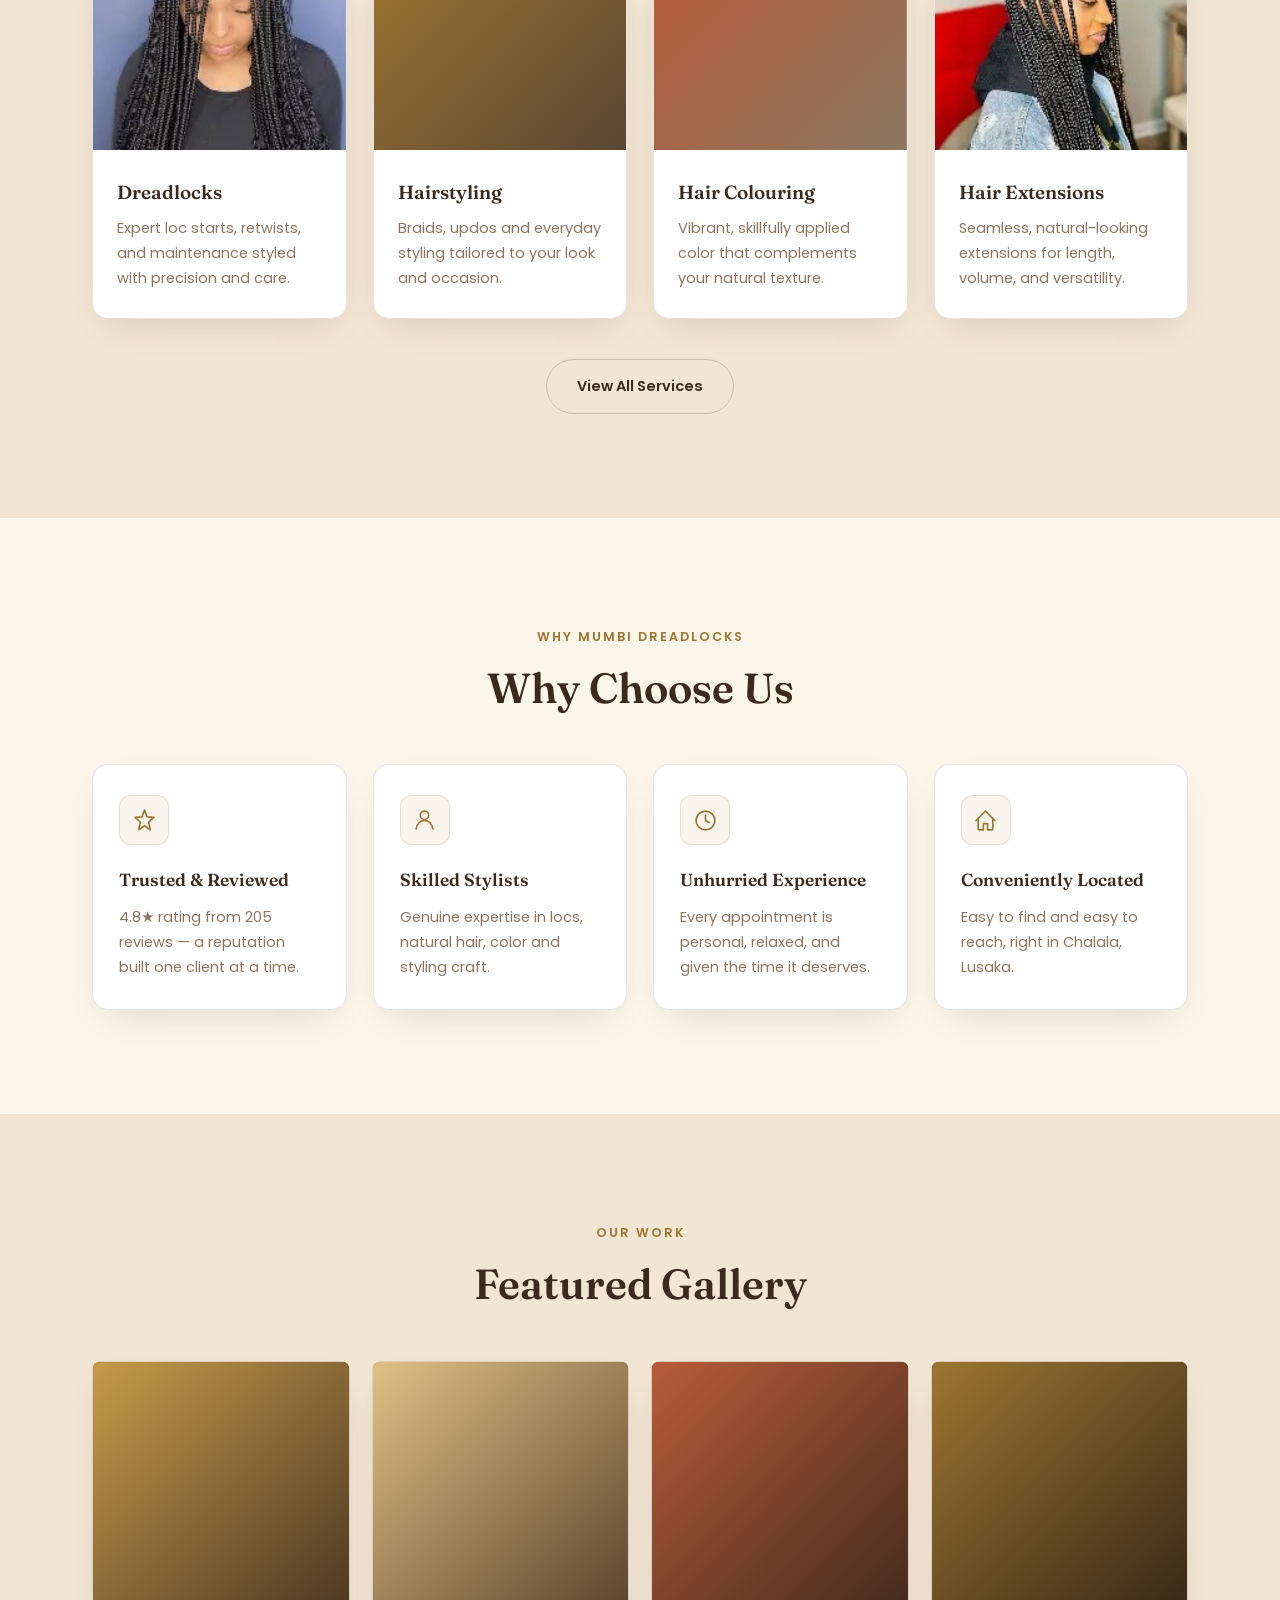
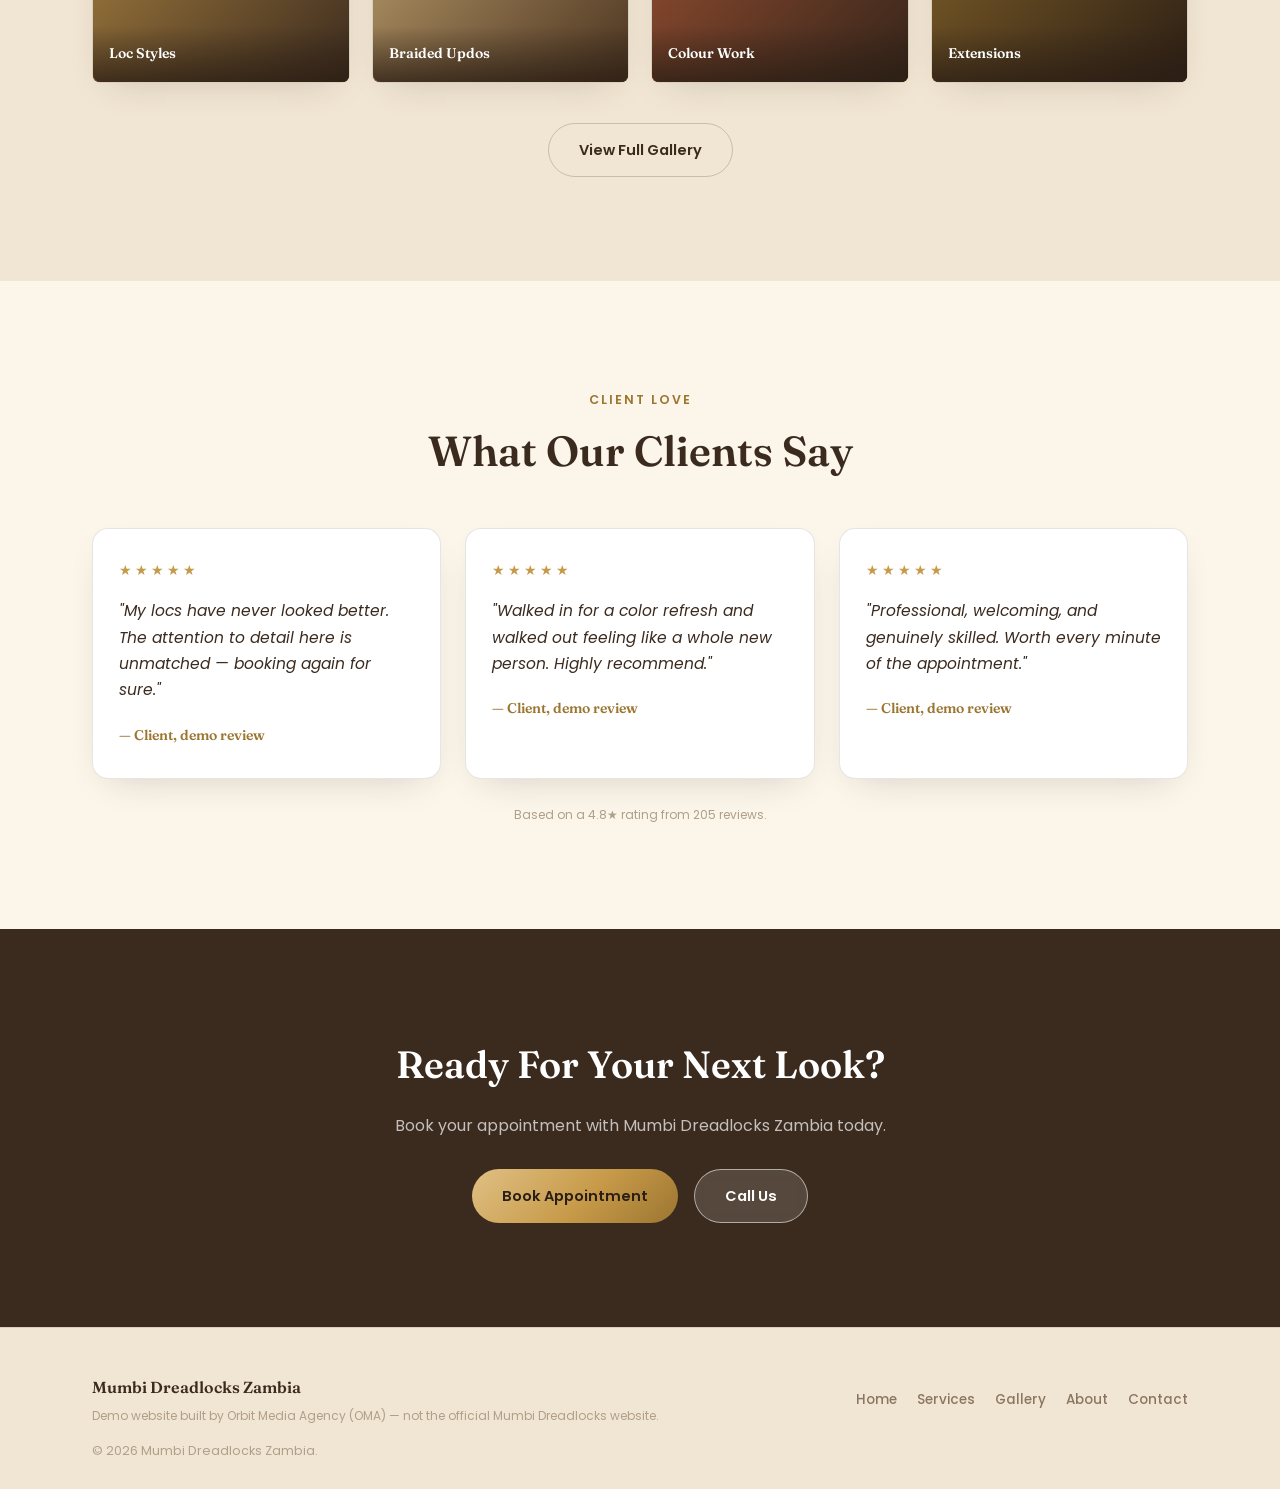
==== commit 5e31b4f8: "Add files via upload" ====
--- a/index.html
+++ b/index.html
@@ -13,18 +13,25 @@
 </head>
 <body>
 
+<!-- ================= WELCOME ANIMATION ================= -->
+<div class="welcome-overlay" id="welcome-overlay">
+  <p class="welcome-mark">Mumbi Dreadlocks</p>
+  <div class="welcome-line"></div>
+  <p class="welcome-sub">Welcome to Mumbi Dreadlocks</p>
+</div>
+
 <header class="nav" id="nav">
   <div class="nav-inner">
-    <a href="#top" class="brand">
+    <a href="index.html" class="brand">
       <strong>Mumbi Dreadlocks</strong>
       <span>Zambia · Chalala, Lusaka</span>
     </a>
     <nav class="nav-links" id="nav-links">
-      <a href="#services" class="nav-link">Services</a>
-      <a href="#gallery" class="nav-link">Gallery</a>
-      <a href="#about" class="nav-link">About</a>
-      <a href="#testimonials" class="nav-link">Reviews</a>
-      <a href="#location" class="nav-link">Location</a>
+      <a href="index.html" class="nav-link">Home</a>
+      <a href="services.html" class="nav-link">Services</a>
+      <a href="gallery.html" class="nav-link">Gallery</a>
+      <a href="about.html" class="nav-link">About</a>
+      <a href="contact.html" class="nav-link">Contact / Book</a>
     </nav>
     <a href="https://wa.me/260976514854" target="_blank" rel="noopener" class="btn btn-whatsapp nav-cta">Book via WhatsApp</a>
     <button class="nav-toggle" id="nav-toggle" aria-label="Toggle menu" aria-expanded="false">
@@ -33,105 +40,84 @@
   </div>
 </header>
 
-<main id="top">
-
-  <!-- ================= HERO ================= -->
+<main>
+
+  <!-- ================= HERO SLIDESHOW ================= -->
   <section class="hero">
-    <div class="hero-glow-1" aria-hidden="true"></div>
-    <div class="hero-glow-2" aria-hidden="true"></div>
-
-    <div class="hero-grid">
-      <div class="hero-copy reveal">
-        <div class="rating-badge">
-          <span class="stars">★★★★★</span>
-          <span>4.8 · 205 reviews</span>
-        </div>
-        <h1 class="hero-title">Crowned in Culture. Styled with Precision.</h1>
-        <p class="hero-desc">Mumbi Dreadlocks Zambia brings expert dreadlocks, hairstyling, colouring and extensions to Chalala, Lusaka — where African heritage meets modern craft.</p>
-        <div class="hero-actions">
-          <a href="https://wa.me/260976514854" target="_blank" rel="noopener" class="btn btn-primary">Book Appointment</a>
-          <a href="#services" class="btn btn-ghost">Explore Services</a>
-        </div>
-      </div>
-
-      <div class="hero-visual reveal">
-        <svg viewBox="0 0 420 460" class="hero-illustration">
-          <defs>
-            <linearGradient id="goldGrad" x1="0" y1="0" x2="1" y2="1">
-              <stop offset="0%" stop-color="#F2C97D"/>
-              <stop offset="100%" stop-color="#C1502E"/>
-            </linearGradient>
-          </defs>
-          <circle cx="210" cy="220" r="190" fill="#2E1F17"/>
-          <circle cx="210" cy="220" r="190" fill="none" stroke="url(#goldGrad)" stroke-width="1" opacity="0.35"/>
-          <!-- stylized head silhouette with locs -->
-          <ellipse cx="210" cy="240" rx="60" ry="72" fill="#3A281C"/>
-          <path d="M170 190 Q160 260 172 330" stroke="url(#goldGrad)" stroke-width="8" fill="none" stroke-linecap="round"/>
-          <path d="M188 180 Q180 270 190 340" stroke="url(#goldGrad)" stroke-width="8" fill="none" stroke-linecap="round" opacity="0.85"/>
-          <path d="M208 176 Q205 275 208 345" stroke="url(#goldGrad)" stroke-width="8" fill="none" stroke-linecap="round"/>
-          <path d="M228 180 Q234 270 226 340" stroke="url(#goldGrad)" stroke-width="8" fill="none" stroke-linecap="round" opacity="0.85"/>
-          <path d="M248 190 Q258 260 246 330" stroke="url(#goldGrad)" stroke-width="8" fill="none" stroke-linecap="round"/>
-          <circle cx="210" cy="220" r="34" fill="#3A281C"/>
-          <!-- gold beads accent -->
-          <circle cx="172" cy="330" r="6" fill="#F2C97D"/>
-          <circle cx="208" cy="345" r="6" fill="#C1502E"/>
-          <circle cx="246" cy="330" r="6" fill="#F2C97D"/>
-          <!-- decorative pattern strip -->
-          <g fill="#C1502E" opacity="0.7">
-            <circle cx="100" cy="120" r="4"/><circle cx="120" cy="120" r="4"/><circle cx="140" cy="120" r="4"/>
-          </g>
-          <g fill="#E0A952" opacity="0.7">
-            <circle cx="300" cy="110" r="4"/><circle cx="320" cy="110" r="4"/><circle cx="340" cy="110" r="4"/>
-          </g>
-          <text x="210" y="410" text-anchor="middle" font-family="Fraunces" font-weight="600" font-size="15" fill="#F2C97D" letter-spacing="2">MUMBI DREADLOCKS</text>
-        </svg>
-      </div>
-    </div>
-  </section>
-
-  <!-- ================= SERVICES ================= -->
-  <section class="section" id="services">
+    <div class="hero-slideshow" aria-hidden="true">
+
+      <div class="hero-slide active" style="background-image:url('images/hero-1.jpg'), linear-gradient(135deg, #5C4025, #2B1E14);"></div>
+      <div class="hero-slide" style="background-image:url('images/hero-2.jpg'), linear-gradient(135deg, #6B4A2A, #33241A);"></div>
+      <div class="hero-slide" style="background-image:url('images/hero-3.jpg'), linear-gradient(135deg, #4A3320, #241811);"></div>
+
+    </div>
+
+    <div class="hero-overlay" aria-hidden="true"></div>
+
+    <div class="hero-content reveal">
+      <div class="rating-badge">
+        <span class="stars">★★★★★</span>
+        <span>4.8 · 205 reviews</span>
+      </div>
+      <h1 class="hero-title">Crowned in Culture. Styled with Precision.</h1>
+      <p class="hero-desc">Mumbi Dreadlocks Zambia brings expert dreadlocks, hairstyling, colouring and extensions to Chalala, Lusaka — where African heritage meets modern craft.</p>
+      <div class="hero-actions">
+        <a href="https://wa.me/260976514854" target="_blank" rel="noopener" class="btn btn-primary">Book Appointment</a>
+        <a href="https://wa.me/260976514854" target="_blank" rel="noopener" class="btn btn-ghost-onimg">Chat on WhatsApp</a>
+      </div>
+    </div>
+
+    <div class="hero-dots">
+      <button class="hero-dot active" aria-label="Slide 1"></button>
+      <button class="hero-dot" aria-label="Slide 2"></button>
+      <button class="hero-dot" aria-label="Slide 3"></button>
+    </div>
+  </section>
+
+  <!-- ================= INTRODUCTION ================= -->
+  <section class="section">
+    <div class="section-inner" style="text-align:center; max-width:760px; margin:0 auto;">
+      <p class="eyebrow" style="justify-content:center;">Welcome</p>
+      <h2 class="section-title reveal" style="margin:0 auto;">A Premium Salon Rooted in African Heritage</h2>
+      <p class="body-text reveal" style="max-width:600px; margin-left:auto; margin-right:auto;">Mumbi Dreadlocks Zambia is a premium hair salon in Chalala, Lusaka, built around the art of natural hair — from expertly maintained locs to bold color and seamless extensions. Every visit is an unhurried, personal experience.</p>
+    </div>
+  </section>
+
+  <!-- ================= FEATURED SERVICES ================= -->
+  <section class="section sand">
     <div class="section-inner">
       <div class="section-head center reveal">
         <p class="eyebrow">What We Do</p>
-        <h2 class="section-title">Our Services</h2>
+        <h2 class="section-title">Featured Services</h2>
       </div>
       <div class="card-grid">
 
         <article class="service-card reveal">
-          <div class="service-visual">
-            <svg viewBox="0 0 100 100"><circle cx="50" cy="50" r="46" fill="#3A281C"/><path d="M35 30q-6 20 2 40" stroke="#E0A952" stroke-width="5" fill="none" stroke-linecap="round"/><path d="M46 26q-4 22 3 42" stroke="#F2C97D" stroke-width="5" fill="none" stroke-linecap="round"/><path d="M57 26q3 22 -3 42" stroke="#E0A952" stroke-width="5" fill="none" stroke-linecap="round"/><path d="M68 30q6 20 -2 40" stroke="#C1502E" stroke-width="5" fill="none" stroke-linecap="round"/></svg>
-          </div>
+          <div class="service-visual" style="background-image:url('images/service-dreadlocks.jpg'), linear-gradient(135deg, #C79A49, #8A7660);"></div>
           <div class="service-body">
             <h3 class="service-name">Dreadlocks</h3>
             <p class="service-desc">Expert loc starts, retwists, and maintenance styled with precision and care.</p>
           </div>
         </article>
 
-        <article class="service-card reveal">
-          <div class="service-visual">
-            <svg viewBox="0 0 100 100"><circle cx="50" cy="50" r="46" fill="#3A281C"/><path d="M30 60c5-25 15-35 20-35s15 10 20 35" stroke="#F2C97D" stroke-width="5" fill="none" stroke-linecap="round"/><circle cx="50" cy="30" r="8" fill="#E0A952"/></svg>
-          </div>
+        <article class="service-card reveal reveal-delay-1">
+          <div class="service-visual" style="background-image:url('images/service-hairstyling.jpg'), linear-gradient(135deg, #9C7530, #5A4633);"></div>
           <div class="service-body">
             <h3 class="service-name">Hairstyling</h3>
             <p class="service-desc">Braids, updos and everyday styling tailored to your look and occasion.</p>
           </div>
         </article>
 
-        <article class="service-card reveal">
-          <div class="service-visual">
-            <svg viewBox="0 0 100 100"><circle cx="50" cy="50" r="46" fill="#3A281C"/><path d="M50 25c-14 0-22 12-22 24 0 14 10 22 22 22s22-8 22-22c0-12-8-24-22-24z" fill="none" stroke="#C1502E" stroke-width="4"/><circle cx="42" cy="45" r="5" fill="#F2C97D"/><circle cx="58" cy="52" r="5" fill="#E0A952"/><circle cx="50" cy="65" r="5" fill="#C1502E"/></svg>
-          </div>
+        <article class="service-card reveal reveal-delay-2">
+          <div class="service-visual" style="background-image:url('images/service-colouring.jpg'), linear-gradient(135deg, #B85C38, #8A7660);"></div>
           <div class="service-body">
             <h3 class="service-name">Hair Colouring</h3>
             <p class="service-desc">Vibrant, skillfully applied color that complements your natural texture.</p>
           </div>
         </article>
 
-        <article class="service-card reveal">
-          <div class="service-visual">
-            <svg viewBox="0 0 100 100"><circle cx="50" cy="50" r="46" fill="#3A281C"/><path d="M40 28q-4 24 4 46" stroke="#E0A952" stroke-width="5" fill="none" stroke-linecap="round"/><path d="M50 26q0 26 0 48" stroke="#F2C97D" stroke-width="5" fill="none" stroke-linecap="round"/><path d="M60 28q4 24 -4 46" stroke="#E0A952" stroke-width="5" fill="none" stroke-linecap="round"/><circle cx="40" cy="28" r="3.5" fill="#C1502E"/><circle cx="50" cy="26" r="3.5" fill="#C1502E"/><circle cx="60" cy="28" r="3.5" fill="#C1502E"/></svg>
-          </div>
+        <article class="service-card reveal reveal-delay-3">
+          <div class="service-visual" style="background-image:url('images/service-extensions.jpg'), linear-gradient(135deg, #E0C084, #9C7530);"></div>
           <div class="service-body">
             <h3 class="service-name">Hair Extensions</h3>
             <p class="service-desc">Seamless, natural-looking extensions for length, volume, and versatility.</p>
@@ -139,76 +125,73 @@
         </article>
 
       </div>
-    </div>
-  </section>
-
-  <!-- ================= GALLERY ================= -->
-  <section class="section" id="gallery" style="background: var(--bg-surface); border-top:1px solid var(--border); border-bottom:1px solid var(--border);">
+      <div style="text-align:center; margin-top:40px;">
+        <a href="services.html" class="btn btn-ghost">View All Services</a>
+      </div>
+    </div>
+  </section>
+
+  <!-- ================= WHY CHOOSE US ================= -->
+  <section class="section">
+    <div class="section-inner">
+      <div class="section-head center reveal">
+        <p class="eyebrow">Why Mumbi Dreadlocks</p>
+        <h2 class="section-title">Why Choose Us</h2>
+      </div>
+      <div class="card-grid">
+        <article class="info-card reveal">
+          <span class="info-icon"><svg viewBox="0 0 24 24"><path d="M12 2l2.5 6.5L21 9l-5 4.5L17.5 21 12 17l-5.5 4L8 13.5 3 9l6.5-0.5z"/></svg></span>
+          <h3 class="info-title">Trusted &amp; Reviewed</h3>
+          <p class="info-text">4.8★ rating from 205 reviews — a reputation built one client at a time.</p>
+        </article>
+        <article class="info-card reveal reveal-delay-1">
+          <span class="info-icon"><svg viewBox="0 0 24 24"><path d="M4 20c1-5 3-8 8-8s7 3 8 8"/><circle cx="12" cy="7" r="4"/></svg></span>
+          <h3 class="info-title">Skilled Stylists</h3>
+          <p class="info-text">Genuine expertise in locs, natural hair, color and styling craft.</p>
+        </article>
+        <article class="info-card reveal reveal-delay-2">
+          <span class="info-icon"><svg viewBox="0 0 24 24"><circle cx="12" cy="12" r="9"/><path d="M12 7v5l3.5 2"/></svg></span>
+          <h3 class="info-title">Unhurried Experience</h3>
+          <p class="info-text">Every appointment is personal, relaxed, and given the time it deserves.</p>
+        </article>
+        <article class="info-card reveal reveal-delay-3">
+          <span class="info-icon"><svg viewBox="0 0 24 24"><path d="M3 12l9-9 9 9"/><path d="M5 10v10a1 1 0 0 0 1 1h4v-6h4v6h4a1 1 0 0 0 1-1V10"/></svg></span>
+          <h3 class="info-title">Conveniently Located</h3>
+          <p class="info-text">Easy to find and easy to reach, right in Chalala, Lusaka.</p>
+        </article>
+      </div>
+    </div>
+  </section>
+
+  <!-- ================= FEATURED GALLERY ================= -->
+  <section class="section sand">
     <div class="section-inner">
       <div class="section-head center reveal">
         <p class="eyebrow">Our Work</p>
-        <h2 class="section-title">Style Gallery</h2>
+        <h2 class="section-title">Featured Gallery</h2>
       </div>
       <div class="gallery-grid">
-        <div class="gallery-tile reveal">
-          <span class="gallery-tile-icon"><svg viewBox="0 0 24 24"><path d="M8 4q-3 8 1 16"/><path d="M12 3q0 9 0 17"/><path d="M16 4q3 8 -1 16"/></svg></span>
+        <div class="gallery-tile reveal" style="background-image:url('images/gallery-locs-1.jpg'), linear-gradient(135deg, #C79A49, #3B2A1E);">
           <span class="gallery-tile-label">Loc Styles</span>
         </div>
-        <div class="gallery-tile reveal">
-          <span class="gallery-tile-icon"><svg viewBox="0 0 24 24"><path d="M6 20c2-9 5-13 6-13s4 4 6 13"/><circle cx="12" cy="6" r="2.5"/></svg></span>
+        <div class="gallery-tile reveal reveal-delay-1" style="background-image:url('images/gallery-updo-1.jpg'), linear-gradient(135deg, #E0C084, #4A3320);">
           <span class="gallery-tile-label">Braided Updos</span>
         </div>
-        <div class="gallery-tile reveal">
-          <span class="gallery-tile-icon"><svg viewBox="0 0 24 24"><circle cx="12" cy="12" r="8" fill="none"/><circle cx="9" cy="10" r="1.4" fill="currentColor" stroke="none"/><circle cx="15" cy="12" r="1.4" fill="currentColor" stroke="none"/><circle cx="11" cy="15" r="1.4" fill="currentColor" stroke="none"/></svg>
-          </span>
+        <div class="gallery-tile reveal reveal-delay-2" style="background-image:url('images/gallery-colour-1.jpg'), linear-gradient(135deg, #B85C38, #33241A);">
           <span class="gallery-tile-label">Colour Work</span>
         </div>
-        <div class="gallery-tile reveal">
-          <span class="gallery-tile-icon"><svg viewBox="0 0 24 24"><path d="M9 4q-2 10 1 16"/><path d="M12 3q0 10 0 17"/><path d="M15 4q2 10 -1 16"/></svg></span>
+        <div class="gallery-tile reveal reveal-delay-3" style="background-image:url('images/gallery-extensions-1.jpg'), linear-gradient(135deg, #9C7530, #2B1E14);">
           <span class="gallery-tile-label">Extensions</span>
         </div>
-        <div class="gallery-tile reveal">
-          <span class="gallery-tile-icon"><svg viewBox="0 0 24 24"><path d="M4 20c1-5 3-8 8-8s7 3 8 8"/><circle cx="12" cy="7" r="4"/></svg></span>
-          <span class="gallery-tile-label">Client Looks</span>
-        </div>
-        <div class="gallery-tile reveal">
-          <span class="gallery-tile-icon"><svg viewBox="0 0 24 24"><path d="M3 9l1-5h16l1 5"/><path d="M4 9v10a1 1 0 0 0 1 1h14a1 1 0 0 0 1-1V9"/></svg></span>
-          <span class="gallery-tile-label">In the Salon</span>
-        </div>
-      </div>
-      <p class="footer-note" style="text-align:center; margin-top:30px;">Gallery shown is illustrative demo content.</p>
-    </div>
-  </section>
-
-  <!-- ================= ABOUT ================= -->
-  <section class="section" id="about">
-    <div class="section-inner about-split">
-      <div class="about-illustration-wrap reveal">
-        <svg viewBox="0 0 400 500" width="100%" height="100%">
-          <rect width="400" height="500" fill="#2E1F17"/>
-          <circle cx="200" cy="190" r="130" fill="#3A281C"/>
-          <circle cx="200" cy="190" r="130" fill="none" stroke="#E0A952" stroke-width="1" opacity="0.4"/>
-          <ellipse cx="200" cy="210" rx="55" ry="66" fill="#241812"/>
-          <path d="M165 165 Q158 230 168 290" stroke="#F2C97D" stroke-width="7" fill="none" stroke-linecap="round"/>
-          <path d="M182 156 Q176 235 184 300" stroke="#E0A952" stroke-width="7" fill="none" stroke-linecap="round"/>
-          <path d="M200 152 Q198 240 200 305" stroke="#F2C97D" stroke-width="7" fill="none" stroke-linecap="round"/>
-          <path d="M218 156 Q224 235 216 300" stroke="#E0A952" stroke-width="7" fill="none" stroke-linecap="round"/>
-          <path d="M235 165 Q242 230 232 290" stroke="#F2C97D" stroke-width="7" fill="none" stroke-linecap="round"/>
-          <rect x="60" y="400" width="280" height="60" rx="10" fill="#C1502E"/>
-          <text x="200" y="436" text-anchor="middle" font-family="Fraunces" font-weight="600" font-size="16" fill="#F8EFE4">Est. in Chalala, Lusaka</text>
-        </svg>
-      </div>
-      <div class="reveal">
-        <p class="eyebrow">Our Story</p>
-        <h2 class="section-title">Rooted in Culture, Styled for You</h2>
-        <p class="body-text" style="max-width:none;">Mumbi Dreadlocks Zambia is a premium hair salon in Chalala, Lusaka, built around the art of natural hair — from expertly maintained locs to bold color and seamless extensions.</p>
-        <p class="body-text" style="max-width:none;">Every client is treated to a personal, unhurried experience — because great style takes skill, patience, and a genuine love for the craft. With a 4.8★ rating from 205 reviews, our work speaks for itself.</p>
+      </div>
+      <div style="text-align:center; margin-top:40px;">
+        <a href="gallery.html" class="btn btn-ghost">View Full Gallery</a>
       </div>
     </div>
   </section>
 
   <!-- ================= TESTIMONIALS ================= -->
-  <section class="section" id="testimonials" style="background: var(--bg-surface); border-top:1px solid var(--border); border-bottom:1px solid var(--border);">
+  <section class="section">
     <div class="section-inner">
       <div class="section-head center reveal">
         <p class="eyebrow">Client Love</p>
@@ -220,70 +203,29 @@
           <p class="testimonial-quote">"My locs have never looked better. The attention to detail here is unmatched — booking again for sure."</p>
           <p class="testimonial-author">— Client, demo review</p>
         </article>
-        <article class="testimonial-card reveal">
+        <article class="testimonial-card reveal reveal-delay-1">
           <p class="testimonial-stars">★★★★★</p>
           <p class="testimonial-quote">"Walked in for a color refresh and walked out feeling like a whole new person. Highly recommend."</p>
           <p class="testimonial-author">— Client, demo review</p>
         </article>
-        <article class="testimonial-card reveal">
+        <article class="testimonial-card reveal reveal-delay-2">
           <p class="testimonial-stars">★★★★★</p>
           <p class="testimonial-quote">"Professional, welcoming, and genuinely skilled. Worth every minute of the appointment."</p>
           <p class="testimonial-author">— Client, demo review</p>
         </article>
       </div>
-    </div>
-  </section>
-
-  <!-- ================= LOCATION ================= -->
-  <section class="section" id="location">
-    <div class="section-inner">
-      <div class="section-head center reveal">
-        <p class="eyebrow">Find Us</p>
-        <h2 class="section-title">Visit The Salon</h2>
-      </div>
-      <div class="location-grid">
-        <div class="map-placeholder reveal">
-          <svg viewBox="0 0 24 24"><path d="M3 12l9-9 9 9"/><path d="M5 10v10a1 1 0 0 0 1 1h4v-6h4v6h4a1 1 0 0 0 1-1V10"/></svg>
-          <span>Chalala, Lusaka, Zambia — map view available on request.</span>
-        </div>
-        <div class="reveal">
-          <div class="location-info-row">
-            <span class="location-info-icon"><svg viewBox="0 0 24 24"><path d="M3 12l9-9 9 9"/><path d="M5 10v10a1 1 0 0 0 1 1h4v-6h4v6h4a1 1 0 0 0 1-1V10"/></svg></span>
-            <div>
-              <div class="location-info-label">Address</div>
-              <div class="location-info-value">Chalala, Lusaka, Zambia</div>
-            </div>
-          </div>
-          <div class="location-info-row">
-            <span class="location-info-icon"><svg viewBox="0 0 24 24"><path d="M22 16.92v3a2 2 0 0 1-2.18 2 19.79 19.79 0 0 1-8.63-3.07 19.5 19.5 0 0 1-6-6 19.79 19.79 0 0 1-3.07-8.67A2 2 0 0 1 4.11 2h3a2 2 0 0 1 2 1.72c.127.96.361 1.903.7 2.81a2 2 0 0 1-.45 2.11L8.09 9.91a16 16 0 0 0 6 6l1.27-1.27a2 2 0 0 1 2.11-.45c.907.339 1.85.573 2.81.7A2 2 0 0 1 22 16.92z"/></svg></span>
-            <div>
-              <div class="location-info-label">Phone / WhatsApp</div>
-              <div class="location-info-value"><a href="tel:+260976514854">+260 976 514 854</a></div>
-            </div>
-          </div>
-          <div class="location-info-row">
-            <span class="location-info-icon"><svg viewBox="0 0 24 24"><path d="M12 2l2.5 6.5L21 9l-5 4.5L17.5 21 12 17l-5.5 4L8 13.5 3 9l6.5-0.5z"/></svg></span>
-            <div>
-              <div class="location-info-label">Rating</div>
-              <div class="location-info-value">4.8★ from 205 reviews</div>
-            </div>
-          </div>
-          <div style="margin-top: 22px;">
-            <a href="https://wa.me/260976514854" target="_blank" rel="noopener" class="btn btn-whatsapp">Message on WhatsApp</a>
-          </div>
-        </div>
-      </div>
-    </div>
-  </section>
-
-  <!-- ================= CTA ================= -->
+      <p class="footer-note" style="text-align:center; margin-top:26px;">Based on a 4.8★ rating from 205 reviews.</p>
+    </div>
+  </section>
+
+  <!-- ================= BOOKING CTA ================= -->
   <section class="section cta-band">
     <div class="section-inner reveal">
       <h2 class="cta-band-title">Ready For Your Next Look?</h2>
       <p class="cta-band-sub">Book your appointment with Mumbi Dreadlocks Zambia today.</p>
       <div class="cta-band-actions">
         <a href="https://wa.me/260976514854" target="_blank" rel="noopener" class="btn btn-primary">Book Appointment</a>
-        <a href="tel:+260976514854" class="btn btn-ghost">Call Us</a>
+        <a href="tel:+260976514854" class="btn btn-ghost-onimg">Call Us</a>
       </div>
     </div>
   </section>
@@ -296,6 +238,13 @@
       <span class="footer-brand">Mumbi Dreadlocks Zambia</span>
       <p class="footer-note">Demo website built by Orbit Media Agency (OMA) — not the official Mumbi Dreadlocks website.</p>
     </div>
+    <nav class="footer-links">
+      <a href="index.html">Home</a>
+      <a href="services.html">Services</a>
+      <a href="gallery.html">Gallery</a>
+      <a href="about.html">About</a>
+      <a href="contact.html">Contact</a>
+    </nav>
     <span class="footer-copy">&copy; <span id="year"></span> Mumbi Dreadlocks Zambia.</span>
   </div>
 </footer>
--- a/style.css
+++ b/style.css
@@ -1,25 +1,27 @@
 /* =========================================================
-   MUMBI DREADLOCKS ZAMBIA — Demo Website (built by OMA)
-   Design tokens — warm African-inspired beauty palette
+   MUMBI DREADLOCKS ZAMBIA — Premium Redesign (built by OMA)
+   Bright, warm, elegant, natural palette
 ========================================================= */
 :root{
-  --bg-deep: #241812;
-  --bg-surface: #2E1F17;
-  --bg-surface-2: #3A281C;
-  --border: rgba(245,235,224,0.10);
-  --border-strong: rgba(245,235,224,0.20);
-
-  --terracotta: #C1502E;
-  --terracotta-light: #DD6C43;
-  --gold: #E0A952;
-  --gold-light: #F2C97D;
-  --green-accent: #7A9A5A;
-
-  --accent-gradient: linear-gradient(135deg, #F2C97D 0%, #C1502E 100%);
-
-  --text-primary: #F8EFE4;
-  --text-muted: #CBB6A3;
-  --text-faint: #93826F;
+  --cream: #FBF5EA;
+  --sand: #F1E6D3;
+  --sand-deep: #E8D8BE;
+  --white: #FFFFFF;
+
+  --brown-deep: #3B2A1E;
+  --brown-text: #5A4633;
+  --brown-muted: #8A7660;
+  --brown-faint: #B0A08A;
+
+  --gold: #C79A49;
+  --gold-light: #E0C084;
+  --gold-deep: #9C7530;
+  --terracotta: #B85C38;
+
+  --accent-gradient: linear-gradient(135deg, #E0C084 0%, #C79A49 55%, #9C7530 100%);
+
+  --border: rgba(59,42,30,0.12);
+  --border-strong: rgba(59,42,30,0.22);
 
   --font-display: "Fraunces", "Georgia", serif;
   --font-body: "Poppins", sans-serif;
@@ -28,6 +30,8 @@
   --radius: 16px;
   --radius-sm: 9px;
   --ease: cubic-bezier(0.16, 1, 0.3, 1);
+  --shadow-soft: 0 14px 36px -18px rgba(59,42,30,0.22);
+  --shadow-soft-lg: 0 24px 60px -24px rgba(59,42,30,0.28);
 }
 
 @media (prefers-reduced-motion: reduce){
@@ -38,10 +42,10 @@
 html{ scroll-behavior: smooth; }
 
 body{
-  background: var(--bg-deep);
-  color: var(--text-primary);
+  background: var(--cream);
+  color: var(--brown-text);
   font-family: var(--font-body);
-  line-height: 1.65;
+  line-height: 1.7;
   -webkit-font-smoothing: antialiased;
   overflow-x: hidden;
 }
@@ -51,23 +55,24 @@
 :focus-visible{ outline: 2px solid var(--gold); outline-offset: 3px; border-radius: 4px; }
 
 .section-inner{ max-width: var(--container); margin: 0 auto; padding: 0 32px; }
-.section{ padding: 108px 0; position: relative; }
+.section{ padding: 104px 0; position: relative; }
+.section.sand{ background: var(--sand); }
 
 .eyebrow{
   font-family: var(--font-body); font-weight: 600; font-size: 12.5px;
-  letter-spacing: 0.16em; text-transform: uppercase; color: var(--gold-light);
+  letter-spacing: 0.16em; text-transform: uppercase; color: var(--gold-deep);
   margin-bottom: 16px; display: inline-flex; align-items: center; gap: 10px;
 }
-.eyebrow::before{ content:''; width: 26px; height: 2px; background: var(--gold); }
+.eyebrow::before{ content:''; width: 26px; height: 2px; background: var(--gold); border-radius: 2px; }
 .section-head.center .eyebrow{ justify-content:center; }
 .section-head.center .eyebrow::before{ display:none; }
 
 .section-title{
-  font-family: var(--font-display); font-weight: 600; font-style: normal;
-  font-size: clamp(28px, 3.4vw, 42px); line-height: 1.2; color: var(--text-primary); max-width: 720px;
-}
-.body-text{ color: var(--text-muted); font-size: 16.5px; max-width: 560px; margin-top: 18px; }
-.text-gold{ color: var(--gold); }
+  font-family: var(--font-display); font-weight: 600; font-size: clamp(28px, 3.4vw, 42px);
+  line-height: 1.22; color: var(--brown-deep); max-width: 720px;
+}
+.body-text{ color: var(--brown-muted); font-size: 16.5px; max-width: 560px; margin-top: 18px; }
+.text-gold{ color: var(--gold-deep); }
 
 .section-head{ margin-bottom: 50px; }
 .section-head.center{ text-align:center; margin-left:auto; margin-right:auto; }
@@ -78,15 +83,17 @@
 ========================================================= */
 .btn{
   display: inline-flex; align-items:center; justify-content:center; gap: 9px;
-  padding: 14px 28px; border-radius: 999px;
+  padding: 14px 30px; border-radius: 999px;
   font-family: var(--font-body); font-weight: 600; font-size: 14.5px;
   transition: transform 0.3s var(--ease), box-shadow 0.3s var(--ease), background 0.3s var(--ease), border-color 0.3s var(--ease), color 0.3s var(--ease);
   white-space: nowrap;
 }
-.btn-primary{ background: var(--accent-gradient); color: #241812; }
-.btn-primary:hover{ transform: translateY(-2px); box-shadow: 0 10px 28px -8px rgba(224,169,82,0.45); }
-.btn-ghost{ background: transparent; border: 1.5px solid var(--border-strong); color: var(--text-primary); }
-.btn-ghost:hover{ border-color: var(--gold); color: var(--gold-light); background: rgba(224,169,82,0.06); }
+.btn-primary{ background: var(--accent-gradient); color: #2B1E14; }
+.btn-primary:hover{ transform: translateY(-2px); box-shadow: 0 12px 28px -10px rgba(199,154,73,0.55); }
+.btn-ghost{ background: transparent; border: 1.5px solid var(--border-strong); color: var(--brown-deep); }
+.btn-ghost:hover{ border-color: var(--gold); color: var(--gold-deep); background: rgba(199,154,73,0.08); }
+.btn-ghost-onimg{ background: rgba(255,255,255,0.14); border: 1.5px solid rgba(255,255,255,0.55); color: #FFFFFF; backdrop-filter: blur(6px); }
+.btn-ghost-onimg:hover{ background: rgba(255,255,255,0.24); border-color: #FFFFFF; }
 .btn-whatsapp{ background: #25D366; color: #06210E; }
 .btn-whatsapp:hover{ transform: translateY(-2px); box-shadow: 0 10px 26px -8px rgba(37,211,102,0.45); }
 
@@ -94,26 +101,28 @@
    Nav
 ========================================================= */
 .nav{
-  position: fixed; top:0; left:0; right:0; z-index: 100;
-  background: rgba(36,24,18,0.82);
+  position: fixed; top:0; left:0; right:0; z-index: 200;
+  background: rgba(251,245,234,0.88);
   backdrop-filter: blur(14px); -webkit-backdrop-filter: blur(14px);
   border-bottom: 1px solid var(--border);
 }
 .nav-inner{ max-width: var(--container); margin:0 auto; padding: 16px 32px; display:flex; align-items:center; justify-content:space-between; gap: 20px; }
 .brand{ display:flex; flex-direction:column; line-height:1.1; }
-.brand strong{ font-family: var(--font-display); font-weight: 700; font-size: 20px; color: var(--text-primary); }
-.brand span{ font-family: var(--font-body); font-size: 10.5px; letter-spacing: 0.14em; text-transform: uppercase; color: var(--gold); margin-top:2px; }
+.brand strong{ font-family: var(--font-display); font-weight: 700; font-size: 20px; color: var(--brown-deep); }
+.brand span{ font-family: var(--font-body); font-size: 10.5px; letter-spacing: 0.14em; text-transform: uppercase; color: var(--gold-deep); margin-top:2px; }
 
 .nav-links{ display:flex; gap: 28px; align-items:center; flex-wrap: wrap; }
-.nav-link{ font-size: 13.5px; font-weight: 500; color: var(--text-muted); transition: color 0.2s; position:relative; padding-bottom:4px; white-space: nowrap; }
+.nav-link{ font-size: 13.5px; font-weight: 500; color: var(--brown-muted); transition: color 0.2s; position:relative; padding-bottom:4px; white-space: nowrap; }
 .nav-link::after{ content:''; position:absolute; left:0; right:100%; bottom:0; height:1.5px; background: var(--gold); transition: right 0.3s var(--ease); }
-.nav-link:hover{ color: var(--text-primary); }
+.nav-link:hover{ color: var(--brown-deep); }
 .nav-link:hover::after{ right:0; }
+.nav-link.active{ color: var(--gold-deep); }
+.nav-link.active::after{ right:0; }
 
 .nav-cta{ flex-shrink:0; padding: 11px 20px; font-size: 13.5px; }
 
 .nav-toggle{ display:none; flex-direction:column; gap:5px; background:none; border:none; cursor:pointer; padding:6px; }
-.nav-toggle span{ width:22px; height:2px; background: var(--text-primary); border-radius:2px; transition: transform 0.3s var(--ease), opacity 0.3s var(--ease); }
+.nav-toggle span{ width:22px; height:2px; background: var(--brown-deep); border-radius:2px; transition: transform 0.3s var(--ease), opacity 0.3s var(--ease); }
 .nav-toggle.open span:nth-child(1){ transform: translateY(7px) rotate(45deg); }
 .nav-toggle.open span:nth-child(2){ opacity:0; }
 .nav-toggle.open span:nth-child(3){ transform: translateY(-7px) rotate(-45deg); }
@@ -124,129 +133,217 @@
   .nav-links.mobile-open{
     display:flex; flex-direction:column;
     position:absolute; top:100%; left:0; right:0;
-    background: var(--bg-surface); border-bottom: 1px solid var(--border);
+    background: var(--white); border-bottom: 1px solid var(--border);
     padding: 20px 32px 16px; gap: 16px;
   }
   .nav-cta.mobile-open{ display:inline-flex; margin: 0 32px 20px; }
 }
 
 /* =========================================================
-   Hero
-========================================================= */
-.hero{ position: relative; min-height: 92svh; display:flex; align-items:center; padding: 150px 32px 70px; overflow: hidden; }
-.hero-glow-1{ position:absolute; top:-15%; right:-10%; width:55%; height:70%; background: radial-gradient(circle, rgba(193,80,46,0.22), transparent 70%); filter: blur(10px); }
-.hero-glow-2{ position:absolute; bottom:-20%; left:-10%; width:50%; height:60%; background: radial-gradient(circle, rgba(224,169,82,0.14), transparent 70%); filter: blur(10px); }
-
-.hero-grid{ position:relative; z-index:2; max-width: var(--container); margin:0 auto; display:grid; grid-template-columns: 1.05fr 0.95fr; gap: 56px; align-items:center; width:100%; }
-
+   Welcome animation overlay
+========================================================= */
+.welcome-overlay{
+  position: fixed; inset: 0; z-index: 999;
+  background: linear-gradient(160deg, #3B2A1E 0%, #2B1E14 100%);
+  display:flex; align-items:center; justify-content:center;
+  flex-direction: column; gap: 18px;
+  transition: opacity 0.8s var(--ease), visibility 0.8s var(--ease);
+}
+.welcome-overlay.hide{ opacity: 0; visibility: hidden; pointer-events: none; }
+.welcome-mark{
+  font-family: var(--font-display); font-weight: 700; font-size: clamp(30px, 6vw, 46px);
+  color: var(--gold-light); opacity: 0; transform: translateY(14px);
+  animation: welcomeIn 1s var(--ease) 0.2s forwards;
+}
+.welcome-sub{
+  font-family: var(--font-body); font-size: 13.5px; letter-spacing: 0.2em; text-transform: uppercase;
+  color: rgba(255,255,255,0.6); opacity: 0; transform: translateY(10px);
+  animation: welcomeIn 1s var(--ease) 0.55s forwards;
+}
+.welcome-line{
+  width: 0; height: 2px; background: var(--gold); border-radius: 2px;
+  animation: welcomeLine 0.9s var(--ease) 0.9s forwards;
+}
+@keyframes welcomeIn{ to{ opacity: 1; transform: translateY(0); } }
+@keyframes welcomeLine{ to{ width: 64px; } }
+
+/* =========================================================
+   Hero with illustrated slideshow
+========================================================= */
+.hero{ position: relative; min-height: 92svh; display:flex; align-items:center; overflow: hidden; padding: 150px 32px 70px; }
+
+.hero-slideshow{ position:absolute; inset:0; z-index:0; }
+.hero-slide{
+  position:absolute; inset:0; opacity:0; transform: scale(1.08);
+  background-size: cover, cover;
+  background-position: center 25%, center;
+  background-repeat: no-repeat, no-repeat;
+  transition: opacity 1.8s var(--ease), transform 7s linear;
+}
+.hero-slide.active{ opacity:1; transform: scale(1); z-index:1; }
+
+.hero-overlay{
+  position:absolute; inset:0; z-index:1;
+  background: linear-gradient(180deg, rgba(43,30,20,0.55) 0%, rgba(43,30,20,0.72) 60%, rgba(43,30,20,0.85) 100%);
+}
+
+.hero-content{ position:relative; z-index:2; max-width: 640px; margin: 0 auto; text-align:center; }
 .rating-badge{
   display:inline-flex; align-items:center; gap: 8px;
-  background: var(--bg-surface); border: 1px solid var(--border-strong);
+  background: rgba(255,255,255,0.12); border: 1px solid rgba(255,255,255,0.35);
+  backdrop-filter: blur(6px);
   padding: 8px 16px; border-radius: 999px; margin-bottom: 22px;
-  font-size: 13.5px; font-weight: 600;
-}
-.rating-badge .stars{ color: var(--gold); letter-spacing: 1px; }
-
-.hero-title{ font-family: var(--font-display); font-weight: 600; font-size: clamp(36px, 5vw, 58px); line-height: 1.1; margin-bottom: 20px; }
-.hero-desc{ color: var(--text-muted); font-size: 16.5px; max-width: 460px; margin-bottom: 32px; }
-.hero-actions{ display:flex; gap:16px; flex-wrap:wrap; }
-.hero-visual{ position: relative; display:flex; align-items:center; justify-content:center; }
-.hero-illustration{ width:100%; max-width: 440px; }
-
-/* =========================================================
-   Services
-========================================================= */
-.card-grid{ display: grid; grid-template-columns: repeat(auto-fit, minmax(250px, 1fr)); gap: 24px; }
+  font-size: 13.5px; font-weight: 600; color: #FFFFFF;
+}
+.rating-badge .stars{ color: var(--gold-light); letter-spacing: 1px; }
+
+.hero-title{ font-family: var(--font-display); font-weight: 600; font-size: clamp(34px, 5.4vw, 56px); line-height: 1.14; margin-bottom: 20px; color:#FFFFFF; }
+.hero-desc{ color: rgba(255,255,255,0.82); font-size: 16.5px; max-width: 480px; margin: 0 auto 32px; }
+.hero-actions{ display:flex; gap:16px; flex-wrap:wrap; justify-content:center; }
+
+.hero-dots{ position:absolute; z-index:2; bottom: 30px; left:50%; transform: translateX(-50%); display:flex; gap: 8px; }
+.hero-dot{ width: 8px; height:8px; border-radius:50%; background: rgba(255,255,255,0.4); transition: background 0.3s, transform 0.3s; cursor:pointer; border:none; padding:0; }
+.hero-dot.active{ background: var(--gold-light); transform: scale(1.3); }
+
+/* =========================================================
+   Page hero (interior pages, light)
+========================================================= */
+.page-hero{ padding: 168px 32px 64px; text-align:center; background: linear-gradient(180deg, var(--sand) 0%, var(--cream) 100%); }
+.page-hero-title{ font-family: var(--font-display); font-weight: 600; font-size: clamp(32px, 4.6vw, 50px); color: var(--brown-deep); }
+.page-hero-sub{ color: var(--brown-muted); max-width: 560px; margin: 16px auto 0; font-size: 16.5px; }
+
+/* =========================================================
+   Cards
+========================================================= */
+.card-grid{ display: grid; grid-template-columns: repeat(auto-fit, minmax(250px, 1fr)); gap: 26px; }
 
 .service-card{
-  background: var(--bg-surface); border: 1px solid var(--border); border-radius: var(--radius);
-  overflow: hidden; transition: transform 0.35s var(--ease), border-color 0.35s var(--ease);
-}
-.service-card:hover{ transform: translateY(-6px); border-color: var(--gold); }
-.service-visual{ aspect-ratio: 4/3; display:flex; align-items:center; justify-content:center; background: var(--bg-surface-2); }
-.service-visual svg{ width: 56%; height: 56%; }
-.service-body{ padding: 24px 22px 26px; }
-.service-name{ font-family: var(--font-display); font-weight: 600; font-size: 19px; margin-bottom: 8px; }
-.service-desc{ color: var(--text-muted); font-size: 14.5px; }
+  background: var(--white); border: 1px solid var(--border); border-radius: var(--radius);
+  overflow: hidden; box-shadow: var(--shadow-soft);
+  transition: transform 0.4s var(--ease), box-shadow 0.4s var(--ease);
+}
+.service-card:hover{ transform: translateY(-7px); box-shadow: var(--shadow-soft-lg); }
+.service-visual{
+  aspect-ratio: 4/3; overflow:hidden;
+  background-color: var(--sand);
+  background-size: cover, cover;
+  background-position: center, center;
+  background-repeat: no-repeat, no-repeat;
+  transition: transform 0.5s var(--ease);
+}
+.service-card:hover .service-visual{ transform: scale(1.04); }
+.service-body{ padding: 26px 24px 28px; }
+.service-name{ font-family: var(--font-display); font-weight: 600; font-size: 19px; margin-bottom: 8px; color: var(--brown-deep); }
+.service-desc{ color: var(--brown-muted); font-size: 14.5px; }
+
+.info-card{
+  background: var(--white); border: 1px solid var(--border); border-radius: var(--radius);
+  padding: 30px 26px; box-shadow: var(--shadow-soft);
+  transition: transform 0.35s var(--ease), box-shadow 0.35s var(--ease);
+}
+.info-card:hover{ transform: translateY(-6px); box-shadow: var(--shadow-soft-lg); }
+.info-icon{
+  width: 50px; height:50px; border-radius: 12px;
+  background: rgba(199,154,73,0.1); border: 1px solid var(--border);
+  display:flex; align-items:center; justify-content:center; color: var(--gold-deep);
+  margin-bottom: 20px; transition: transform 0.35s var(--ease);
+}
+.info-icon svg{ width: 25px; height:25px; stroke:currentColor; stroke-width:1.6; fill:none; stroke-linecap:round; stroke-linejoin:round; }
+.info-card:hover .info-icon{ transform: scale(1.08) rotate(-4deg); background: var(--accent-gradient); color: #2B1E14; }
+.info-title{ font-family: var(--font-display); font-weight: 600; font-size: 17.5px; margin-bottom: 10px; color: var(--brown-deep); }
+.info-text{ color: var(--brown-muted); font-size: 14.5px; }
 
 /* =========================================================
    Gallery
 ========================================================= */
-.gallery-grid{ display: grid; grid-template-columns: repeat(auto-fill, minmax(220px, 1fr)); gap: 20px; }
+.gallery-grid{ display: grid; grid-template-columns: repeat(auto-fill, minmax(230px, 1fr)); gap: 22px; }
 .gallery-tile{
   aspect-ratio: 4/5; border-radius: var(--radius-sm); border: 1px solid var(--border);
-  background: radial-gradient(circle at 30% 25%, rgba(224,169,82,0.16), transparent 55%), var(--bg-surface);
-  position: relative; overflow: hidden; display:flex; align-items:flex-end;
-  transition: transform 0.4s var(--ease), border-color 0.4s var(--ease);
-}
-.gallery-tile::before{
-  content:''; position:absolute; inset:0;
-  background: repeating-linear-gradient(120deg, rgba(224,169,82,0.04) 0px, rgba(224,169,82,0.04) 2px, transparent 2px, transparent 26px);
-}
-.gallery-tile:hover{ transform: translateY(-6px); border-color: var(--gold); }
-.gallery-tile-icon{ position:absolute; top:50%; left:50%; transform: translate(-50%,-55%); color: var(--gold); opacity:0.4; }
-.gallery-tile-icon svg{ width: 46px; height:46px; stroke:currentColor; stroke-width:1.2; fill:none; }
+  overflow: hidden; position: relative; box-shadow: var(--shadow-soft);
+  background-size: cover, cover; background-position: center, center; background-repeat: no-repeat, no-repeat;
+  transition: transform 0.4s var(--ease), box-shadow 0.4s var(--ease);
+}
+.gallery-tile:hover{ transform: translateY(-6px) scale(1.02); box-shadow: var(--shadow-soft-lg); }
 .gallery-tile-label{
-  position:relative; z-index:1; padding: 16px; font-family: var(--font-display); font-weight:600; font-size: 14px;
-  color: var(--text-primary); background: linear-gradient(0deg, rgba(36,24,18,0.9), transparent); width:100%;
-}
+  position:absolute; left:0; right:0; bottom:0; z-index:1; padding: 16px;
+  font-family: var(--font-display); font-weight:600; font-size: 14px; color: #FFFFFF;
+  background: linear-gradient(0deg, rgba(43,30,20,0.75), transparent);
+}
+.gallery-filters{ display:flex; gap: 12px; flex-wrap: wrap; justify-content:center; margin-bottom: 40px; }
+.filter-btn{
+  font-family: var(--font-body); font-size: 12.5px; font-weight:600; letter-spacing: 0.04em;
+  padding: 10px 22px; border: 1.5px solid var(--border-strong); border-radius: 999px;
+  color: var(--brown-muted); background: var(--white); cursor:pointer; transition: all 0.3s var(--ease);
+}
+.filter-btn:hover{ color: var(--brown-deep); border-color: var(--gold); }
+.filter-btn.active{ background: var(--accent-gradient); color: #2B1E14; border-color: transparent; }
 
 /* =========================================================
    Testimonials
 ========================================================= */
 .testimonial-grid{ display: grid; grid-template-columns: repeat(auto-fit, minmax(280px, 1fr)); gap: 24px; }
-.testimonial-card{ background: var(--bg-surface); border: 1px solid var(--border); border-radius: var(--radius); padding: 30px 26px; }
+.testimonial-card{ background: var(--white); border: 1px solid var(--border); border-radius: var(--radius); padding: 30px 26px; box-shadow: var(--shadow-soft); }
 .testimonial-stars{ color: var(--gold); font-size: 14px; letter-spacing: 3px; margin-bottom: 16px; }
-.testimonial-quote{ color: var(--text-primary); font-size: 15.5px; line-height: 1.7; margin-bottom: 20px; font-style: italic; }
-.testimonial-author{ font-family: var(--font-display); font-weight:600; font-size: 14px; color: var(--gold-light); }
-
-/* =========================================================
-   About
+.testimonial-quote{ color: var(--brown-deep); font-size: 15.5px; line-height: 1.7; margin-bottom: 20px; font-style: italic; }
+.testimonial-author{ font-family: var(--font-display); font-weight:600; font-size: 14px; color: var(--gold-deep); }
+
+/* =========================================================
+   About / split sections
 ========================================================= */
 .about-split{ display: grid; grid-template-columns: 0.9fr 1fr; gap: 56px; align-items:center; }
-.about-illustration-wrap{ position:relative; aspect-ratio: 4/5; border-radius: var(--radius); overflow:hidden; border: 1px solid var(--border); }
+.about-illustration-wrap{ position:relative; aspect-ratio: 4/5; border-radius: var(--radius); overflow:hidden; border: 1px solid var(--border); box-shadow: var(--shadow-soft-lg); }
 .about-illustration-wrap svg{ width:100%; height:100%; display:block; }
 
-/* =========================================================
-   Location
+.timeline{ margin-top: 26px; }
+.timeline-item{ display:flex; gap: 16px; padding: 16px 0; border-bottom: 1px solid var(--border); }
+.timeline-item:last-child{ border-bottom:none; }
+.timeline-item svg{ width:20px; height:20px; stroke: var(--gold-deep); fill:none; stroke-width:2; flex-shrink:0; margin-top:2px; }
+.timeline-text{ color: var(--brown-muted); font-size: 15px; }
+
+/* =========================================================
+   Location / contact
 ========================================================= */
 .location-grid{ display:grid; grid-template-columns: 1fr 1fr; gap: 40px; align-items:center; }
 .map-placeholder{
   aspect-ratio: 16/10; border-radius: var(--radius); border: 1px solid var(--border);
-  background: repeating-linear-gradient(135deg, rgba(224,169,82,0.04) 0px, rgba(224,169,82,0.04) 2px, transparent 2px, transparent 26px), var(--bg-surface);
+  background: repeating-linear-gradient(135deg, rgba(199,154,73,0.06) 0px, rgba(199,154,73,0.06) 2px, transparent 2px, transparent 26px), var(--sand);
   display:flex; flex-direction:column; align-items:center; justify-content:center;
-  gap: 10px; color: var(--text-faint); font-size: 13px; text-align:center; padding: 20px;
-}
-.map-placeholder svg{ width: 34px; height:34px; stroke: var(--gold); fill:none; stroke-width:1.5; }
-
+  gap: 10px; color: var(--brown-muted); font-size: 13px; text-align:center; padding: 20px;
+}
+.map-placeholder svg{ width: 34px; height:34px; stroke: var(--gold-deep); fill:none; stroke-width:1.5; }
+
+.contact-info-card{ background: var(--white); border: 1px solid var(--border); border-radius: var(--radius); padding: 32px 28px; box-shadow: var(--shadow-soft); }
 .location-info-row{ display:flex; gap:16px; align-items:flex-start; padding: 16px 0; border-bottom: 1px solid var(--border); }
 .location-info-row:last-child{ border-bottom:none; }
 .location-info-icon{
   width: 42px; height:42px; border-radius:10px; flex-shrink:0;
-  background: rgba(224,169,82,0.09); border: 1px solid var(--border);
-  display:flex; align-items:center; justify-content:center; color: var(--gold);
+  background: rgba(199,154,73,0.1); border: 1px solid var(--border);
+  display:flex; align-items:center; justify-content:center; color: var(--gold-deep);
 }
 .location-info-icon svg{ width:19px; height:19px; stroke:currentColor; fill:none; stroke-width:1.8; }
-.location-info-label{ font-size: 11.5px; letter-spacing:0.06em; text-transform:uppercase; color: var(--text-faint); margin-bottom:4px; font-weight:600; }
-.location-info-value{ font-weight:600; font-size: 15.5px; }
-.location-info-value a:hover{ color: var(--gold-light); }
+.location-info-label{ font-size: 11.5px; letter-spacing:0.06em; text-transform:uppercase; color: var(--brown-faint); margin-bottom:4px; font-weight:600; }
+.location-info-value{ font-weight:600; font-size: 15.5px; color: var(--brown-deep); }
+.location-info-value a:hover{ color: var(--gold-deep); }
 
 /* =========================================================
    CTA band
 ========================================================= */
-.cta-band{ background: var(--bg-surface); border-top: 1px solid var(--border); border-bottom: 1px solid var(--border); text-align:center; }
-.cta-band-title{ font-family: var(--font-display); font-weight:600; font-size: clamp(26px, 3.4vw, 38px); margin-bottom:14px; }
-.cta-band-sub{ color: var(--text-muted); margin-bottom:30px; }
-.cta-band-actions{ display:flex; gap:16px; justify-content:center; flex-wrap:wrap; }
+.cta-band{ background: var(--brown-deep); text-align:center; position:relative; overflow:hidden; }
+.cta-band-title{ font-family: var(--font-display); font-weight:600; font-size: clamp(26px, 3.4vw, 38px); margin-bottom:14px; color:#FFFFFF; }
+.cta-band-sub{ color: rgba(255,255,255,0.7); margin-bottom:30px; }
+.cta-band-actions{ display:flex; gap:16px; justify-content:center; flex-wrap:wrap; position:relative; z-index:1; }
 
 /* =========================================================
    Footer
 ========================================================= */
-.footer{ border-top: 1px solid var(--border); padding: 44px 0 28px; }
+.footer{ border-top: 1px solid var(--border); padding: 46px 0 28px; background: var(--sand); }
 .footer-inner{ display:flex; justify-content:space-between; align-items:center; flex-wrap:wrap; gap:14px; }
-.footer-brand{ font-family: var(--font-display); font-weight:600; font-size: 16px; }
-.footer-copy{ color: var(--text-faint); font-size: 12.5px; }
-.footer-note{ color: var(--text-faint); font-size: 12px; margin-top: 4px; }
+.footer-brand{ font-family: var(--font-display); font-weight:600; font-size: 16px; color: var(--brown-deep); }
+.footer-copy{ color: var(--brown-faint); font-size: 12.5px; }
+.footer-note{ color: var(--brown-faint); font-size: 12px; margin-top: 4px; }
+.footer-links{ display:flex; gap: 20px; flex-wrap: wrap; }
+.footer-links a{ font-size: 13.5px; color: var(--brown-muted); font-weight: 500; }
+.footer-links a:hover{ color: var(--gold-deep); }
 
 /* =========================================================
    WhatsApp floating button
@@ -255,7 +352,7 @@
   position: fixed; bottom: 24px; right: 24px; z-index: 90;
   width: 58px; height: 58px; border-radius: 50%;
   background: #25D366; display:flex; align-items:center; justify-content:center;
-  box-shadow: 0 8px 24px -6px rgba(37,211,102,0.55);
+  box-shadow: 0 10px 26px -6px rgba(37,211,102,0.55);
   transition: transform 0.3s var(--ease);
 }
 .whatsapp-float:hover{ transform: scale(1.08); }
@@ -264,27 +361,58 @@
 /* =========================================================
    Scroll reveal
 ========================================================= */
-.reveal{ opacity:0; transform: translateY(24px); transition: opacity 0.7s var(--ease), transform 0.7s var(--ease); }
+.reveal{ opacity:0; transform: translateY(26px); transition: opacity 0.75s var(--ease), transform 0.75s var(--ease); }
 .reveal.in-view{ opacity:1; transform: translateY(0); }
+.reveal-delay-1.in-view{ transition-delay: 0.08s; }
+.reveal-delay-2.in-view{ transition-delay: 0.16s; }
+.reveal-delay-3.in-view{ transition-delay: 0.24s; }
 
 /* =========================================================
    Responsive
 ========================================================= */
 @media (max-width: 900px){
-  .hero-grid{ grid-template-columns: 1fr; text-align:center; }
-  .hero-actions{ justify-content:center; }
-  .hero-desc{ margin-left:auto; margin-right:auto; }
-  .hero-visual{ max-width: 320px; margin:0 auto; order:-1; }
   .about-split{ grid-template-columns: 1fr; gap: 32px; }
   .location-grid{ grid-template-columns: 1fr; }
+  .card-grid{ gap: 20px; }
 }
 @media (max-width: 760px){
-  .section{ padding: 76px 0; }
+  .section{ padding: 64px 0; }
+  .page-hero{ padding-top: 120px; padding-bottom: 48px; }
+  .hero{ min-height: 78svh; padding: 130px 24px 56px; }
+  .hero-slide{ background-position: center 20%, center; }
+  .hero-content{ padding: 0 8px; }
+  .nav-inner{ padding: 14px 20px; }
+  .brand strong{ font-size: 18px; }
+  .footer-inner{ flex-direction: column; align-items: flex-start; text-align: left; }
+  .footer-links{ gap: 14px 22px; }
 }
 @media (max-width: 520px){
   .section-inner{ padding: 0 20px; }
+  .hero{ min-height: 72svh; padding: 122px 18px 48px; }
+  .hero-title{ font-size: clamp(28px, 8vw, 38px); }
+  .hero-desc{ font-size: 15px; }
+  .rating-badge{ font-size: 12.5px; padding: 7px 14px; }
   .hero-actions{ flex-direction: column; width:100%; }
   .hero-actions .btn{ width:100%; }
   .cta-band-actions{ flex-direction: column; }
   .cta-band-actions .btn{ width:100%; }
-}
+  .card-grid{ grid-template-columns: 1fr; }
+  .testimonial-grid{ grid-template-columns: 1fr; }
+  .testimonial-card{ padding: 24px 20px; }
+  .service-card .service-body{ padding: 22px 20px 24px; }
+  .info-card{ padding: 24px 20px; }
+  .gallery-grid{ grid-template-columns: repeat(2, 1fr); gap: 14px; }
+  .gallery-filters{ gap: 8px; }
+  .filter-btn{ padding: 8px 16px; font-size: 12px; }
+  .whatsapp-float{ width: 52px; height: 52px; bottom: 18px; right: 18px; }
+  .whatsapp-float svg{ width: 24px; height: 24px; }
+  .location-info-row{ gap: 12px; }
+  .contact-info-card, .contact-form{ padding: 24px 20px; }
+}
+@media (max-width: 380px){
+  .gallery-grid{ grid-template-columns: 1fr; }
+  .hero-title{ font-size: 26px; }
+  .btn{ font-size: 13.5px; padding: 12px 22px; }
+  .brand span{ display: none; }
+  .brand strong{ font-size: 16.5px; }
+}
